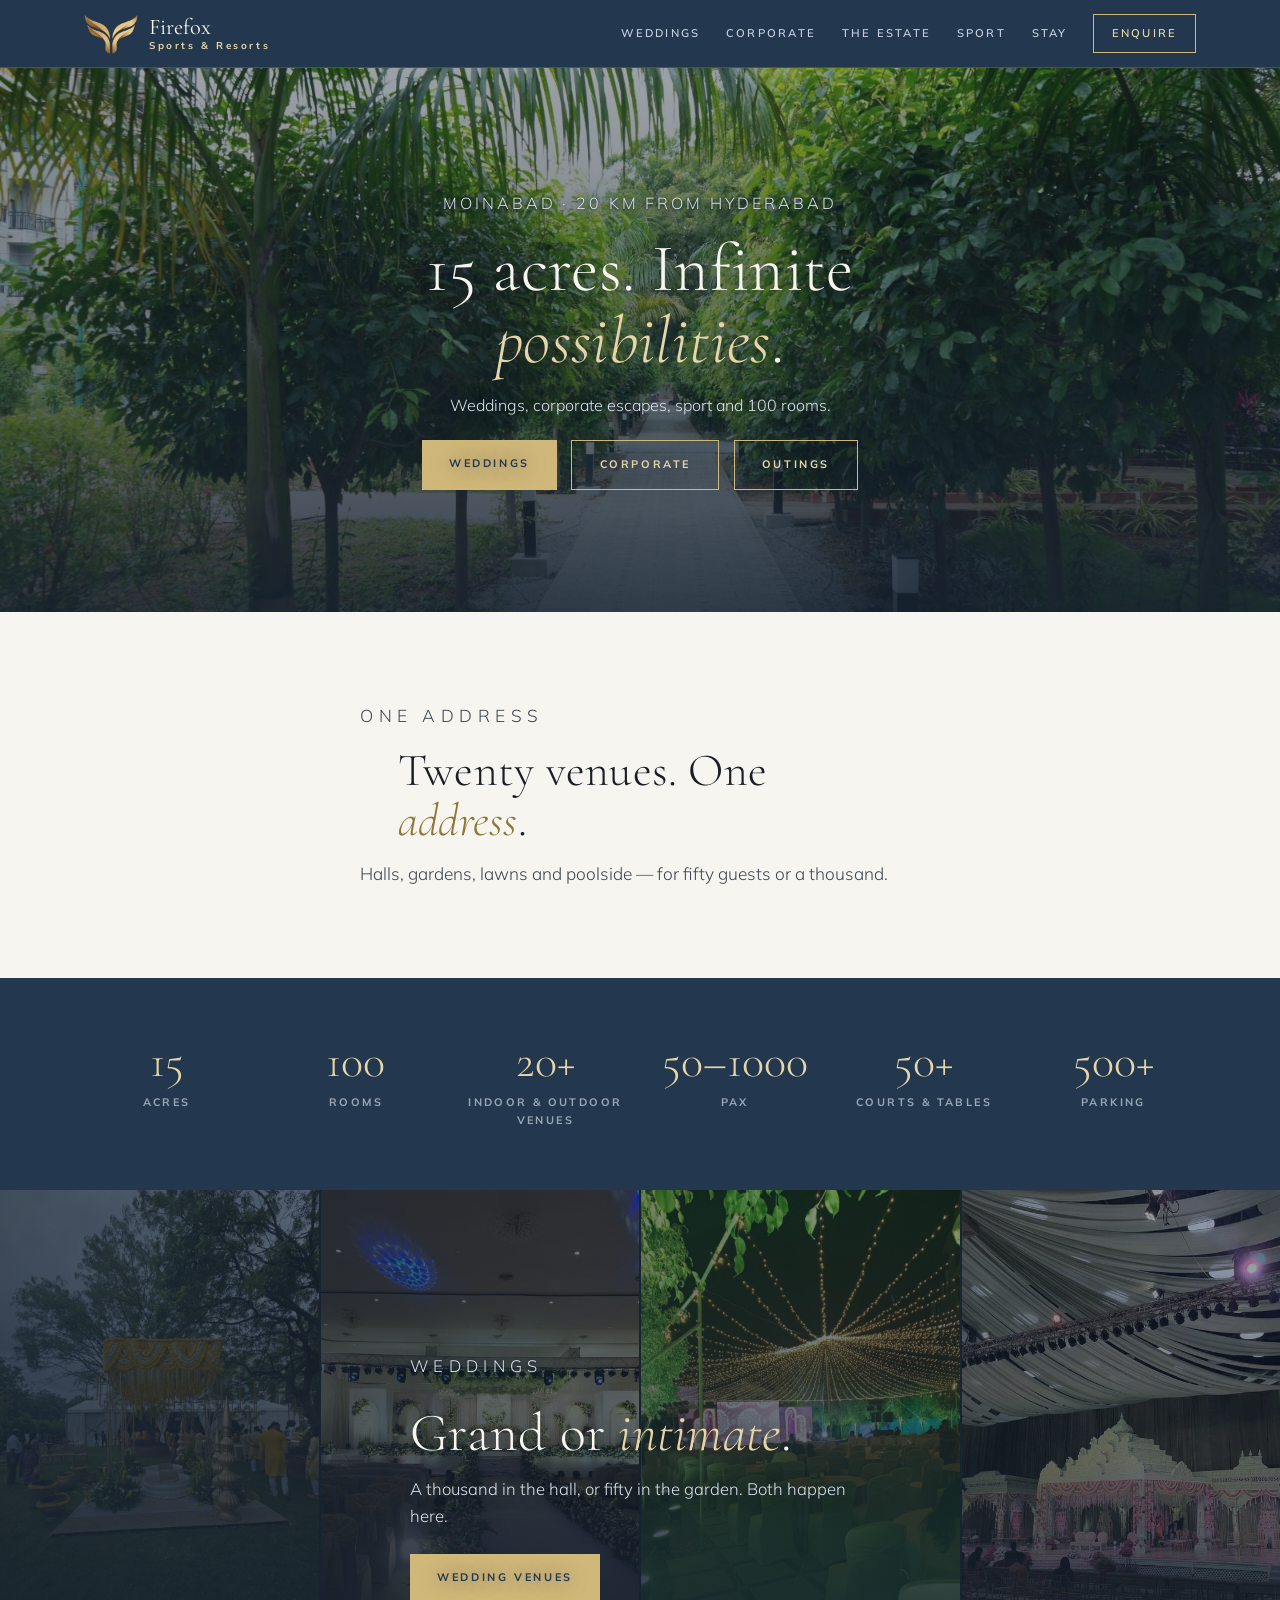
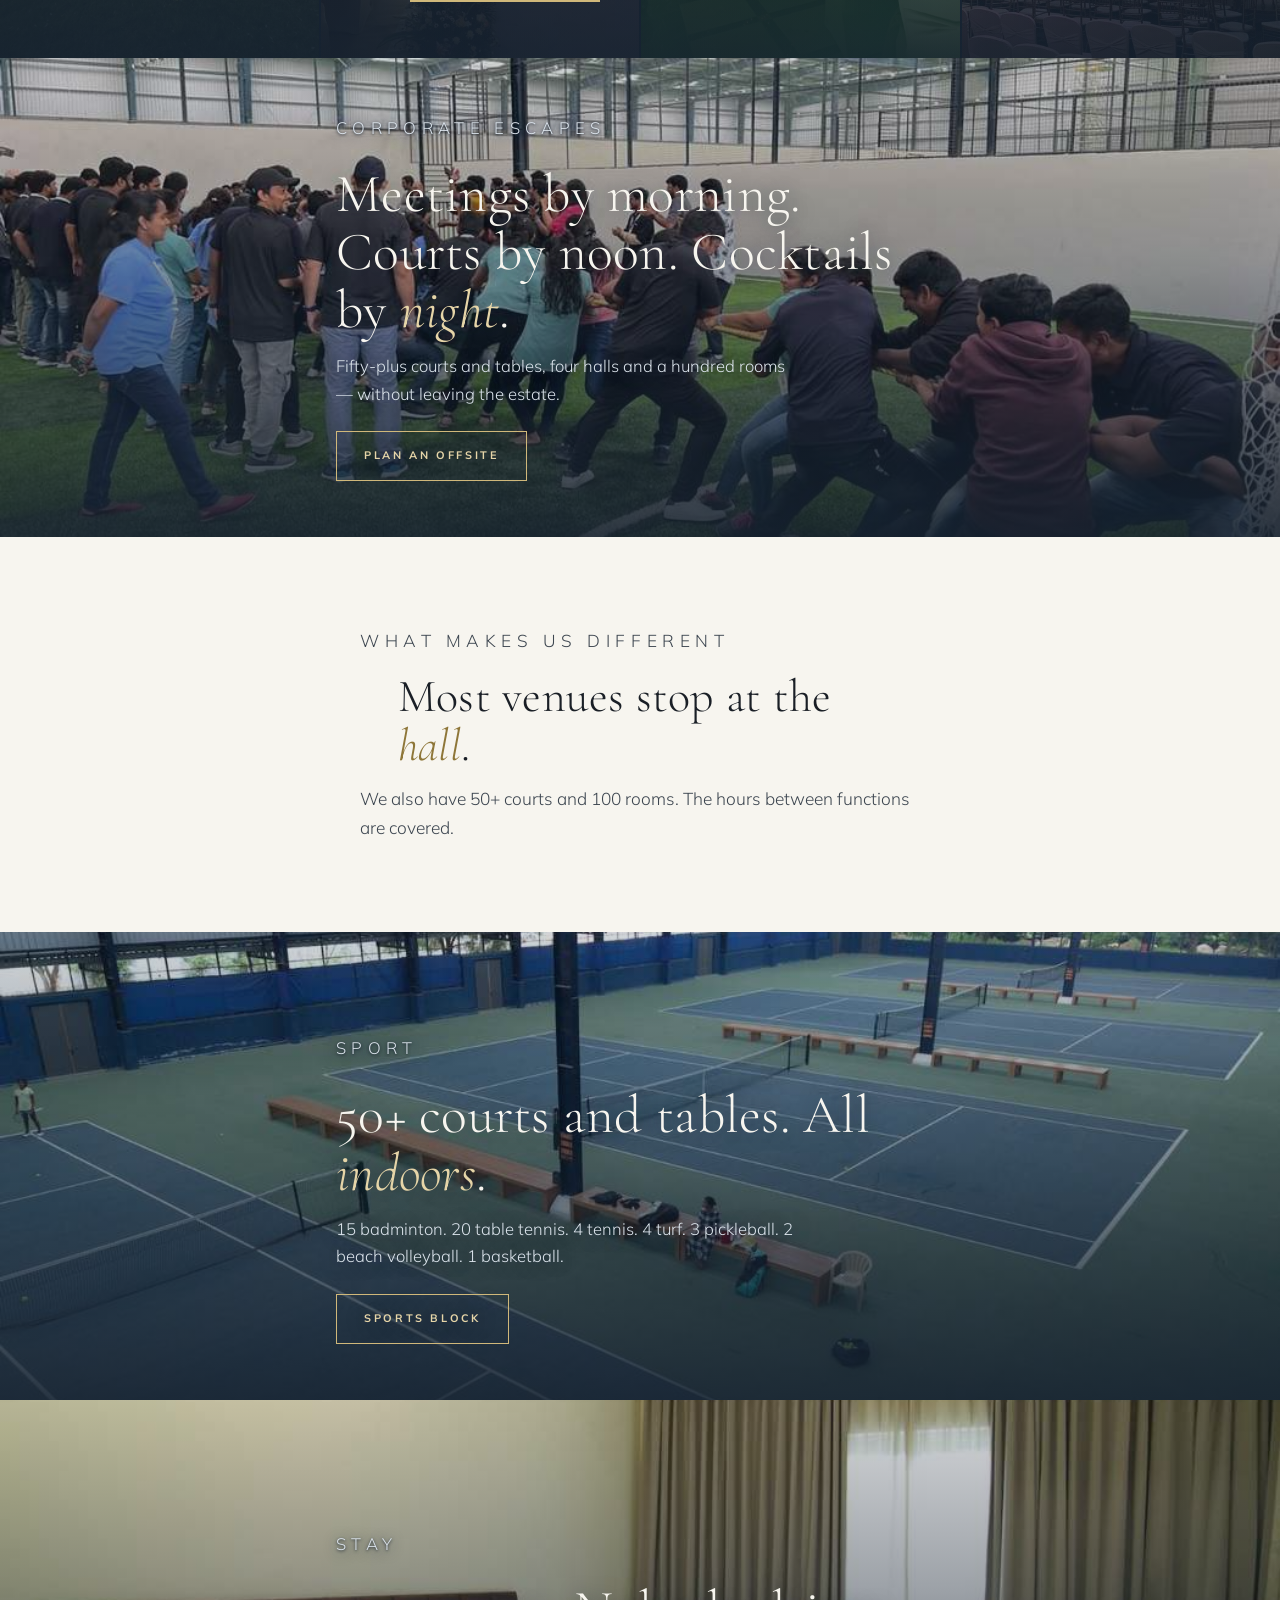
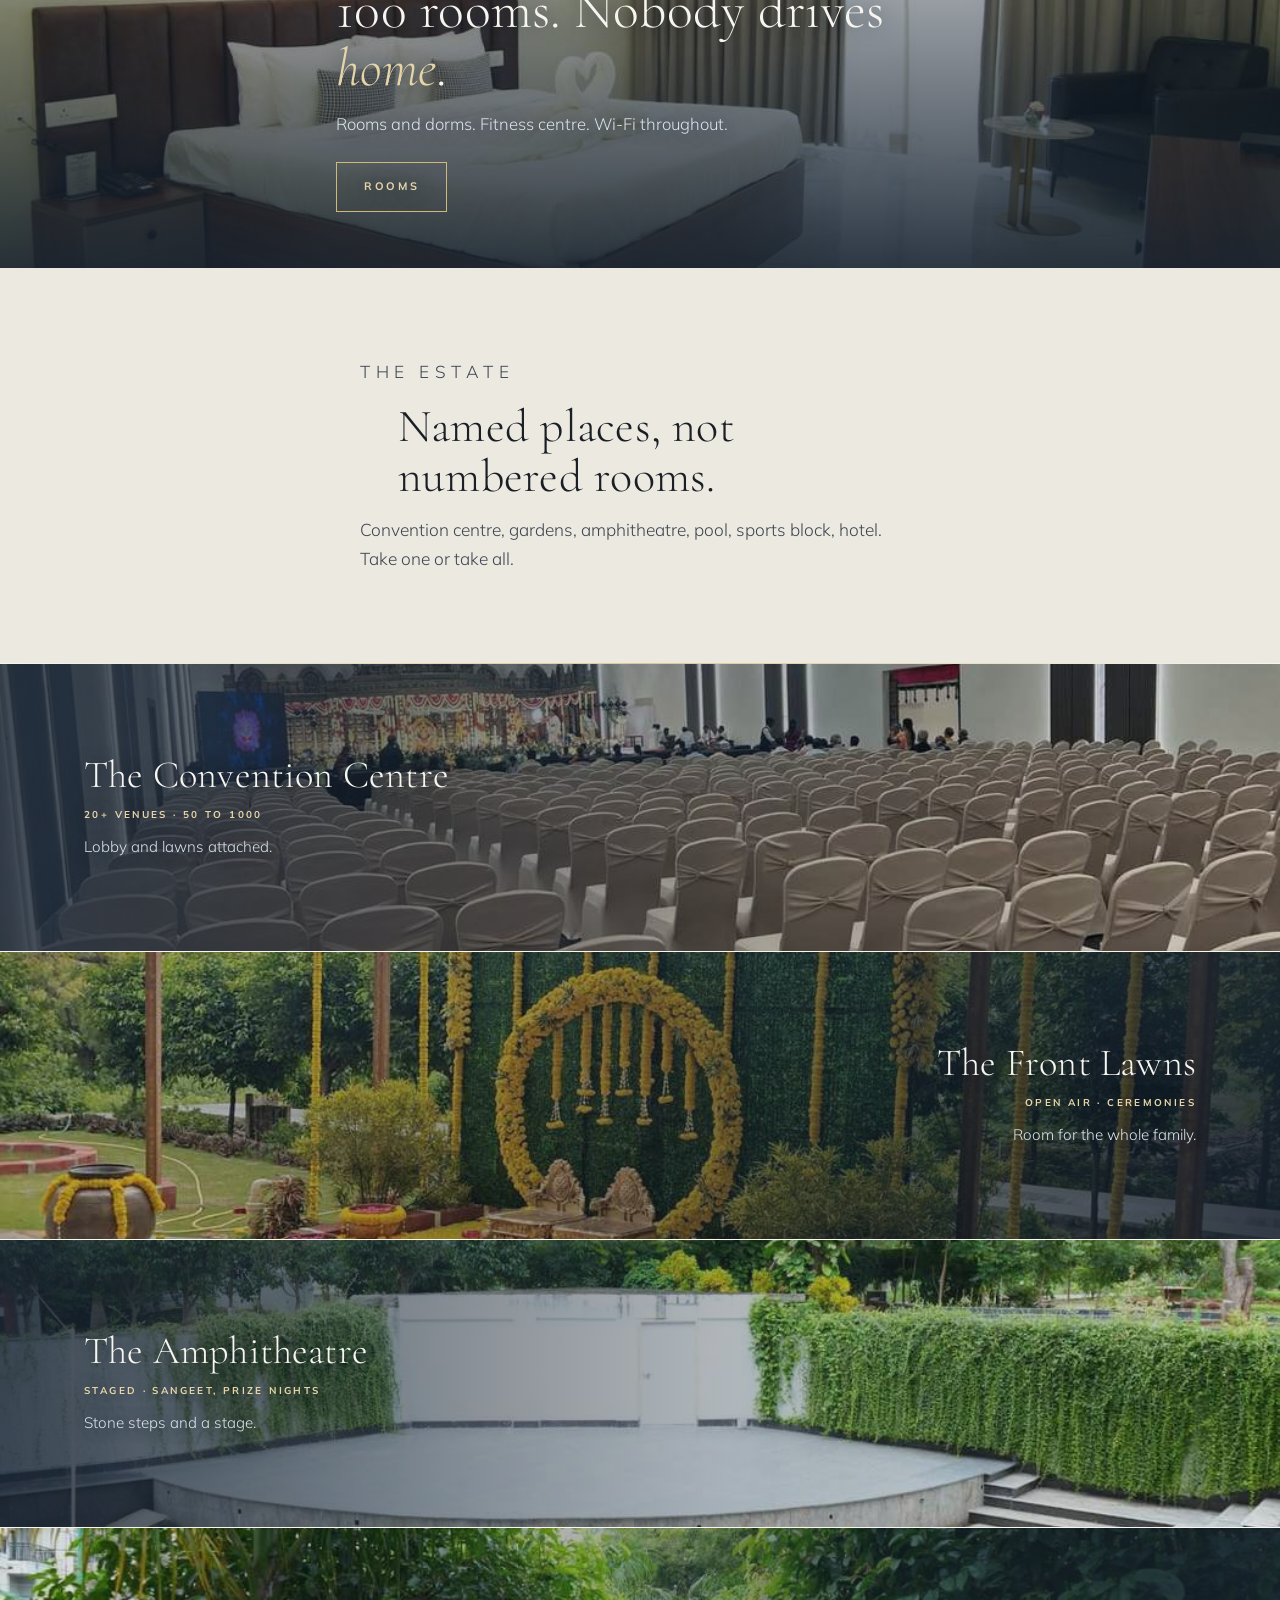
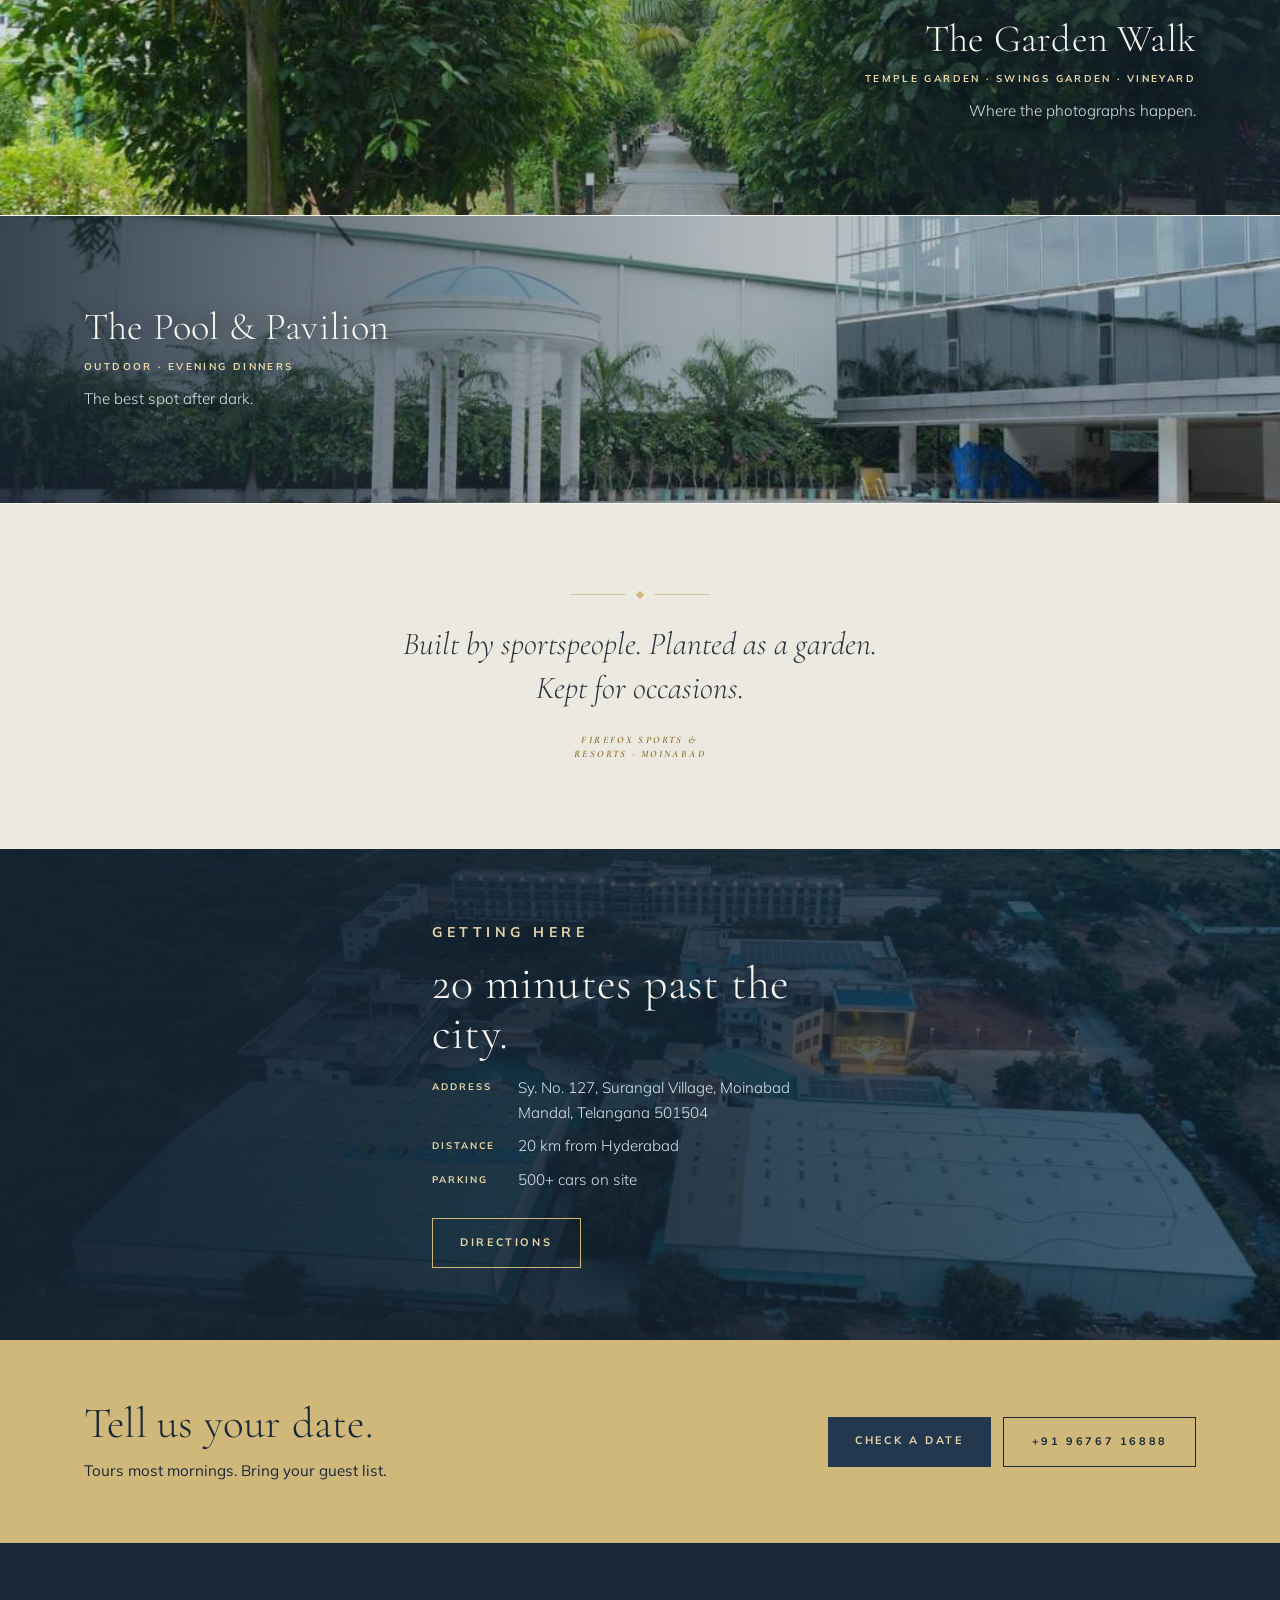
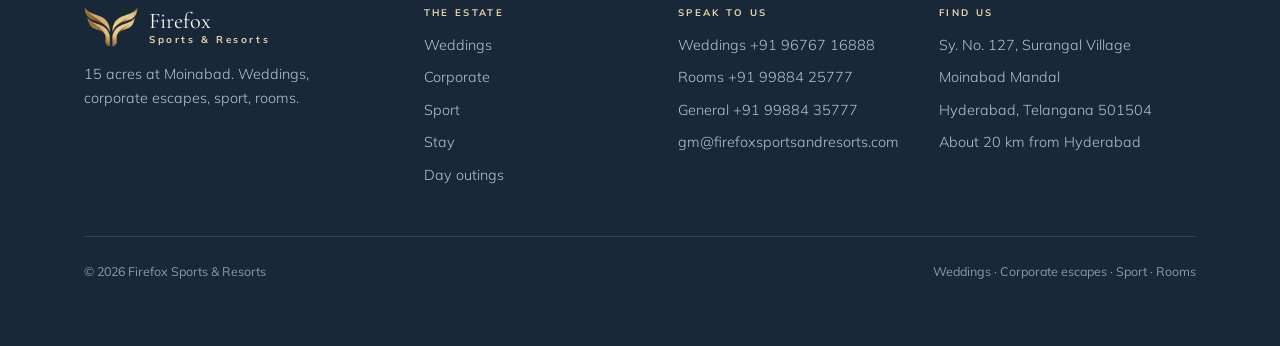
==== index.html @ 0a168f8f "Homepage: new hero, three focus areas, revised figures, larger type - Hero image -> venue-gardenpath" ====
<!DOCTYPE html>
<html lang="en-IN">
<head>
<meta charset="utf-8">
<meta name="viewport" content="width=device-width, initial-scale=1">
<title>Firefox Sports &amp; Resorts — Wedding and corporate venue near Hyderabad</title>
<meta name="description" content="15-acre events estate at Moinabad, 20 km from Hyderabad. 20+ indoor and outdoor venues for 50 to 1000 guests, gardens, lawns, 50+ indoor courts, 100 rooms, parking for 500.">


<link rel="preconnect" href="https://fonts.googleapis.com"><link rel="preconnect" href="https://fonts.gstatic.com" crossorigin><link href="https://fonts.googleapis.com/css2?family=Cormorant+Garamond:ital,wght@0,300;0,400;0,500;1,300;1,400&family=Mulish:wght@300;400;500;600;700&display=swap" rel="stylesheet"><link rel="stylesheet" href="assets/band.css"><script>document.documentElement.className+=" js";</script>
</head>
<body>
<a class="skip" href="#main">Skip to content</a>

<header class="site-head">
  <div class="wrap">
    <a class="brand" href="index.html" aria-label="Firefox Sports and Resorts — home">
      <img src="[data-uri]" alt="" width="49" height="40">
      <span class="wm">Firefox<span>Sports &amp; Resorts</span></span>
    </a>
    <button class="nav-toggle" aria-expanded="false" aria-controls="nav">Menu</button>
    <nav class="nav" id="nav">
      <a href="weddings.html">Weddings</a>
      <a href="corporate.html">Corporate</a>
      <a href="#spaces">The Estate</a>
      <a href="sports.html">Sport</a>
      <a href="hotel.html">Stay</a>
      <a class="btn-enq" href="contact.html">Enquire</a>
    </nav>
  </div>
</header>

<main id="main">

  <!-- 1 · hero band -->
  <section class="band hero">
    <div class="band-img">
      <img src="assets/img/venue-gardenpath.jpg" alt="The tree-lined garden walk running the length of the estate" fetchpriority="high" width="1600" height="1035">
    </div>
    <div class="wrap hero-inner">
      <p class="eyebrow eyebrow--light">Moinabad &middot; 20 km from Hyderabad</p>
      <h1>15 acres. Infinite <em>possibilities</em>.</h1>
      <p>Weddings, corporate escapes, sport and 100 rooms.</p>
      <div class="hero-cta">
        <a class="btn btn-gold" href="weddings.html">Weddings</a>
        <a class="btn btn-ghost" href="corporate.html">Corporate</a>
        <a class="btn btn-ghost" href="dayouts.html">Outings</a>
      </div>
    </div>
  </section>

  <!-- 2 · the promise -->
  <section class="say">
    <div class="wrap">
      <p class="eyebrow">One address</p>
      <h2>Twenty venues. One <em>address</em>.</h2>
      <p>Halls, gardens, lawns and poolside &mdash; for fifty guests or a thousand.</p>
    </div>
  </section>

  <!-- 3 · the figures -->
  <section class="figures">
    <div class="wrap">
      <ul>
        <li><div class="n">15</div><div class="l">Acres</div></li>
        <li><div class="n">100</div><div class="l">Rooms</div></li>
        <li><div class="n">20+</div><div class="l">Indoor &amp; outdoor venues</div></li>
        <li><div class="n">50&ndash;1000</div><div class="l">Pax</div></li>
        <li><div class="n">50+</div><div class="l">Courts &amp; tables</div></li>
        <li><div class="n">500+</div><div class="l">Parking</div></li>
      </ul>
    </div>
  </section>

  <!-- 4 · weddings -->
  <section class="band feature showcase reveal" id="weddings">
    <div class="shots">
      <figure><img src="[data-uri]" alt="A yellow mandap set up outdoors beneath the trees" loading="lazy" width="1200" height="900"></figure>
      <figure><img src="[data-uri]" alt="A floral aisle leading to the mandap inside the main hall" loading="lazy" width="1200" height="900"></figure>
      <figure><img src="[data-uri]" alt="An outdoor stage beneath a canopy of fairy lights" loading="lazy" width="1200" height="900"></figure>
      <figure><img src="[data-uri]" alt="A draped hall set with a decorated stage and rows of seating" loading="lazy" width="1200" height="900"></figure>
    </div>
    <div class="wrap feature-inner">
      <p class="eyebrow eyebrow--light">Weddings</p>
      <h2>Grand or <em>intimate</em>.</h2>
      <p>A thousand in the hall, or fifty in the garden. Both happen here.</p>
      <a class="btn btn-gold" href="weddings.html">Wedding venues</a>
    </div>
  </section>

  <!-- 5 · corporate -->
  <section class="band feature reveal" id="corporate">
    <div class="band-img">
      <img src="[data-uri]" alt="A company team playing tug of war on the indoor turf" loading="lazy" width="1600" height="900">
    </div>
    <div class="wrap feature-inner">
      <p class="eyebrow eyebrow--light">Corporate escapes</p>
      <h2>Meetings by morning. Courts by noon. Cocktails by <em>night</em>.</h2>
      <p>Fifty-plus courts and tables, four halls and a hundred rooms &mdash; without leaving the estate.</p>
      <a class="btn btn-ghost" href="corporate.html">Plan an offsite</a>
    </div>
  </section>

  <!-- 6 · what makes it different -->
  <section class="say">
    <div class="wrap">
      <p class="eyebrow">What makes us different</p>
      <h2>Most venues stop at the <em>hall</em>.</h2>
      <p>We also have 50+ courts and 100 rooms. The hours between functions are covered.</p>
    </div>
  </section>

  <!-- 7 · sport -->
  <section class="band feature reveal" id="sport">
    <div class="band-img">
      <img src="[data-uri]" alt="The indoor tennis courts under the sports block roof" loading="lazy" width="1600" height="900">
    </div>
    <div class="wrap feature-inner">
      <p class="eyebrow eyebrow--light">Sport</p>
      <h2>50+ courts and tables. All <em>indoors</em>.</h2>
      <p>15 badminton. 20 table tennis. 4 tennis. 4 turf. 3 pickleball. 2 beach volleyball. 1 basketball.</p>
      <a class="btn btn-ghost" href="sports.html">Sports block</a>
    </div>
  </section>

  <!-- 8 · stay -->
  <section class="band feature reveal" id="stay">
    <div class="band-img">
      <img src="[data-uri]" alt="A guest room with a king bed and a window onto the gardens" loading="lazy" width="1600" height="900">
    </div>
    <div class="wrap feature-inner">
      <p class="eyebrow eyebrow--light">Stay</p>
      <h2>100 rooms. Nobody drives <em>home</em>.</h2>
      <p>Rooms and dorms. Fitness centre. Wi-Fi throughout.</p>
      <a class="btn btn-ghost" href="hotel.html">Rooms</a>
    </div>
  </section>

  <!-- 9 · the spaces -->
  <section class="say say--alt" id="spaces">
    <div class="wrap">
      <p class="eyebrow">The estate</p>
      <h2>Named places, not numbered rooms.</h2>
      <p>Convention centre, gardens, amphitheatre, pool, sports block, hotel. Take one or take all.</p>
    </div>
  </section>

  <div class="goldrule"></div>

  <section class="spaces" aria-label="Spaces on the estate">

    <article class="band space">
      <div class="band-img">
        <img src="[data-uri]" alt="The main hall seated for several hundred guests, facing the stage" loading="lazy" width="1600" height="900">
      </div>
      <div class="wrap space-inner">
        <h3>The Convention Centre</h3>
        <p class="meta">20+ venues &middot; 50 to 1000</p>
        <p class="desc">Lobby and lawns attached.</p>
      </div>
    </article>

    <article class="band space right">
      <div class="band-img">
        <img src="[data-uri]" alt="The front lawns dressed in marigold for a haldi" loading="lazy" width="1600" height="900">
      </div>
      <div class="wrap space-inner">
        <h3>The Front Lawns</h3>
        <p class="meta">Open air &middot; ceremonies</p>
        <p class="desc">Room for the whole family.</p>
      </div>
    </article>

    <article class="band space">
      <div class="band-img">
        <img src="[data-uri]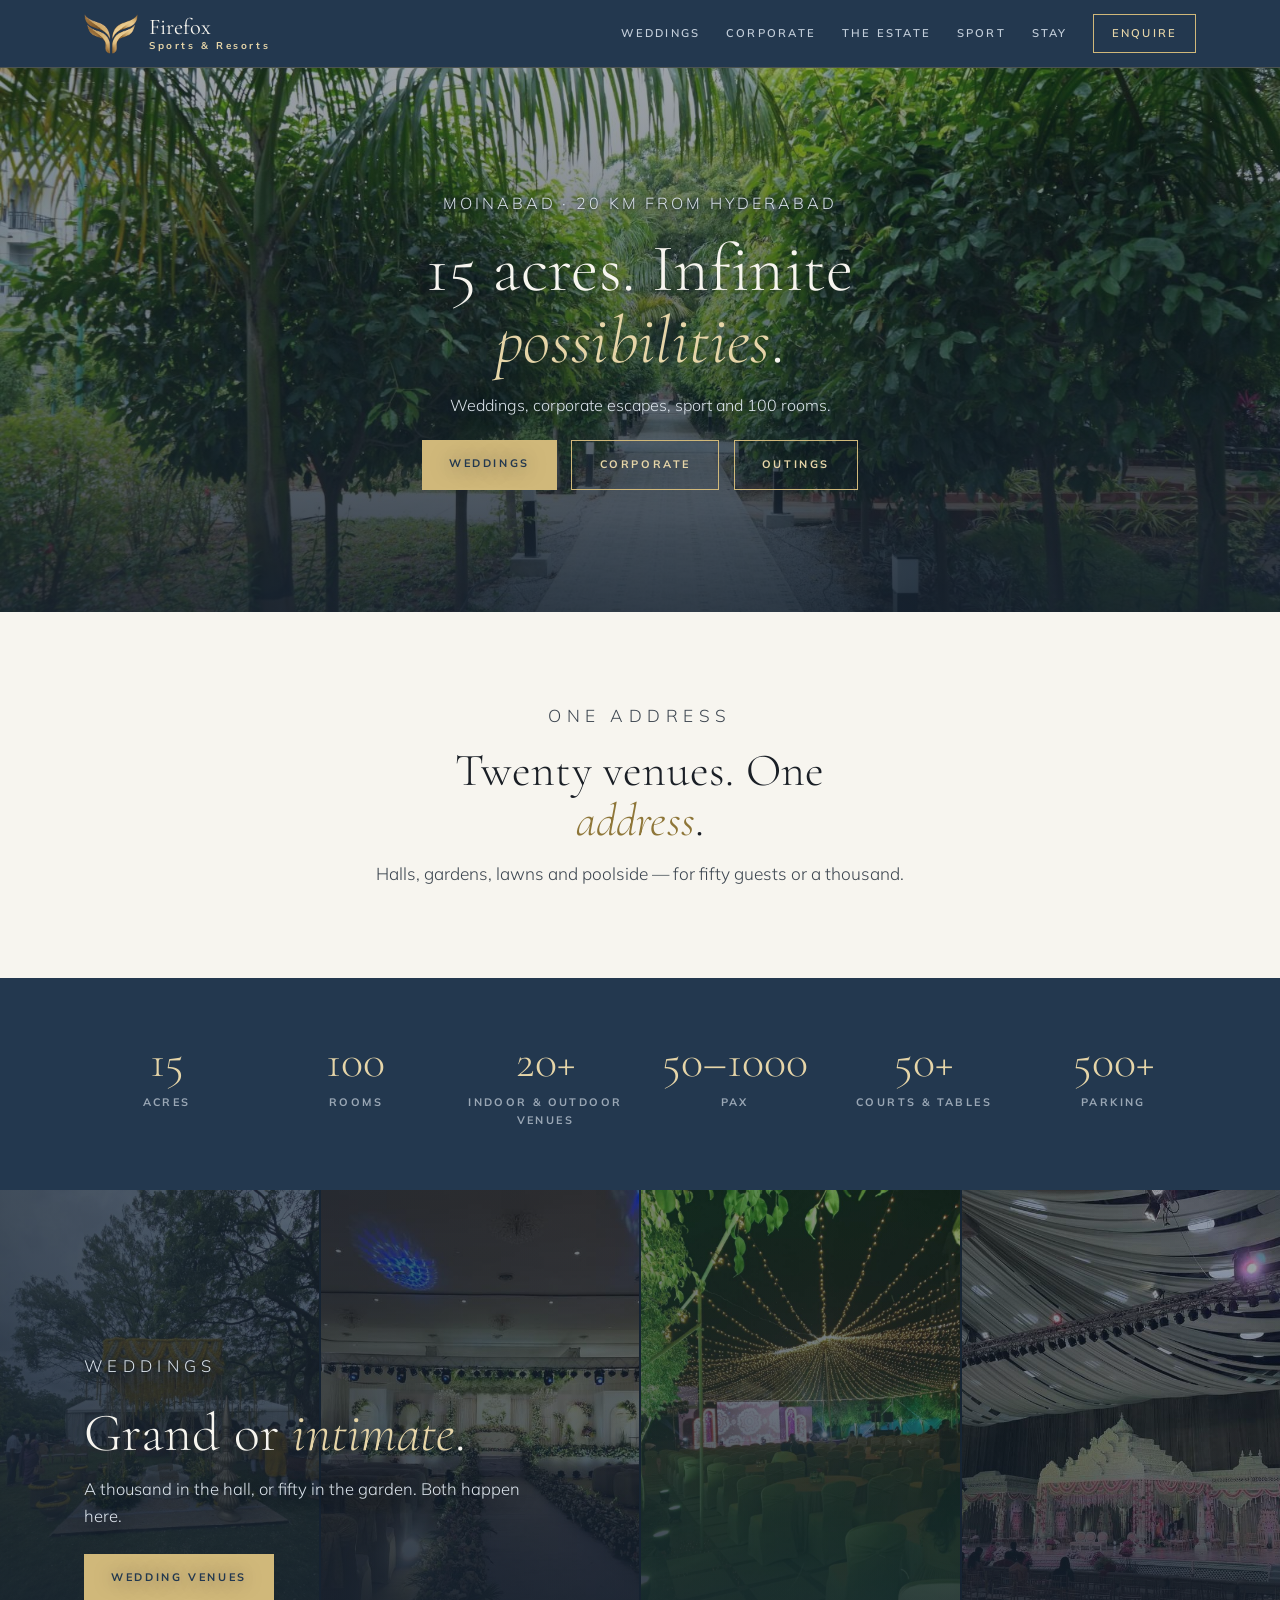
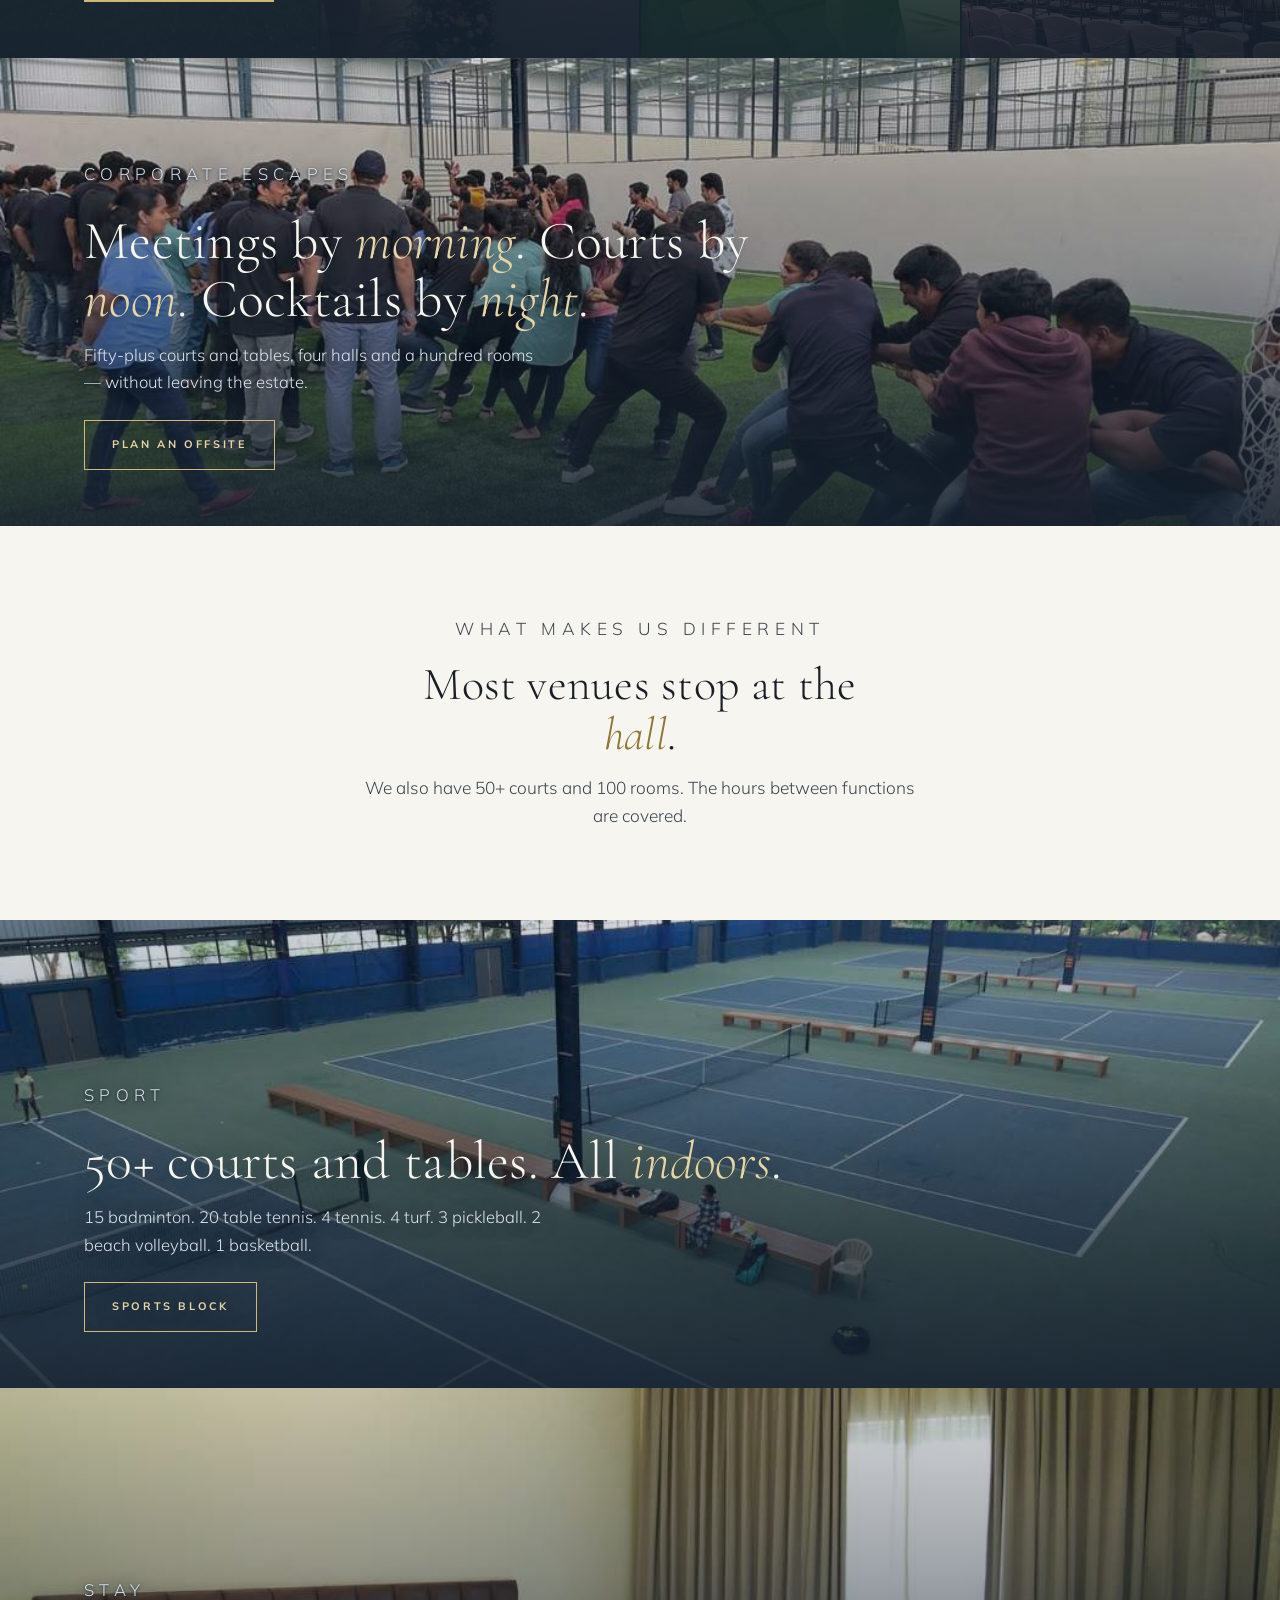
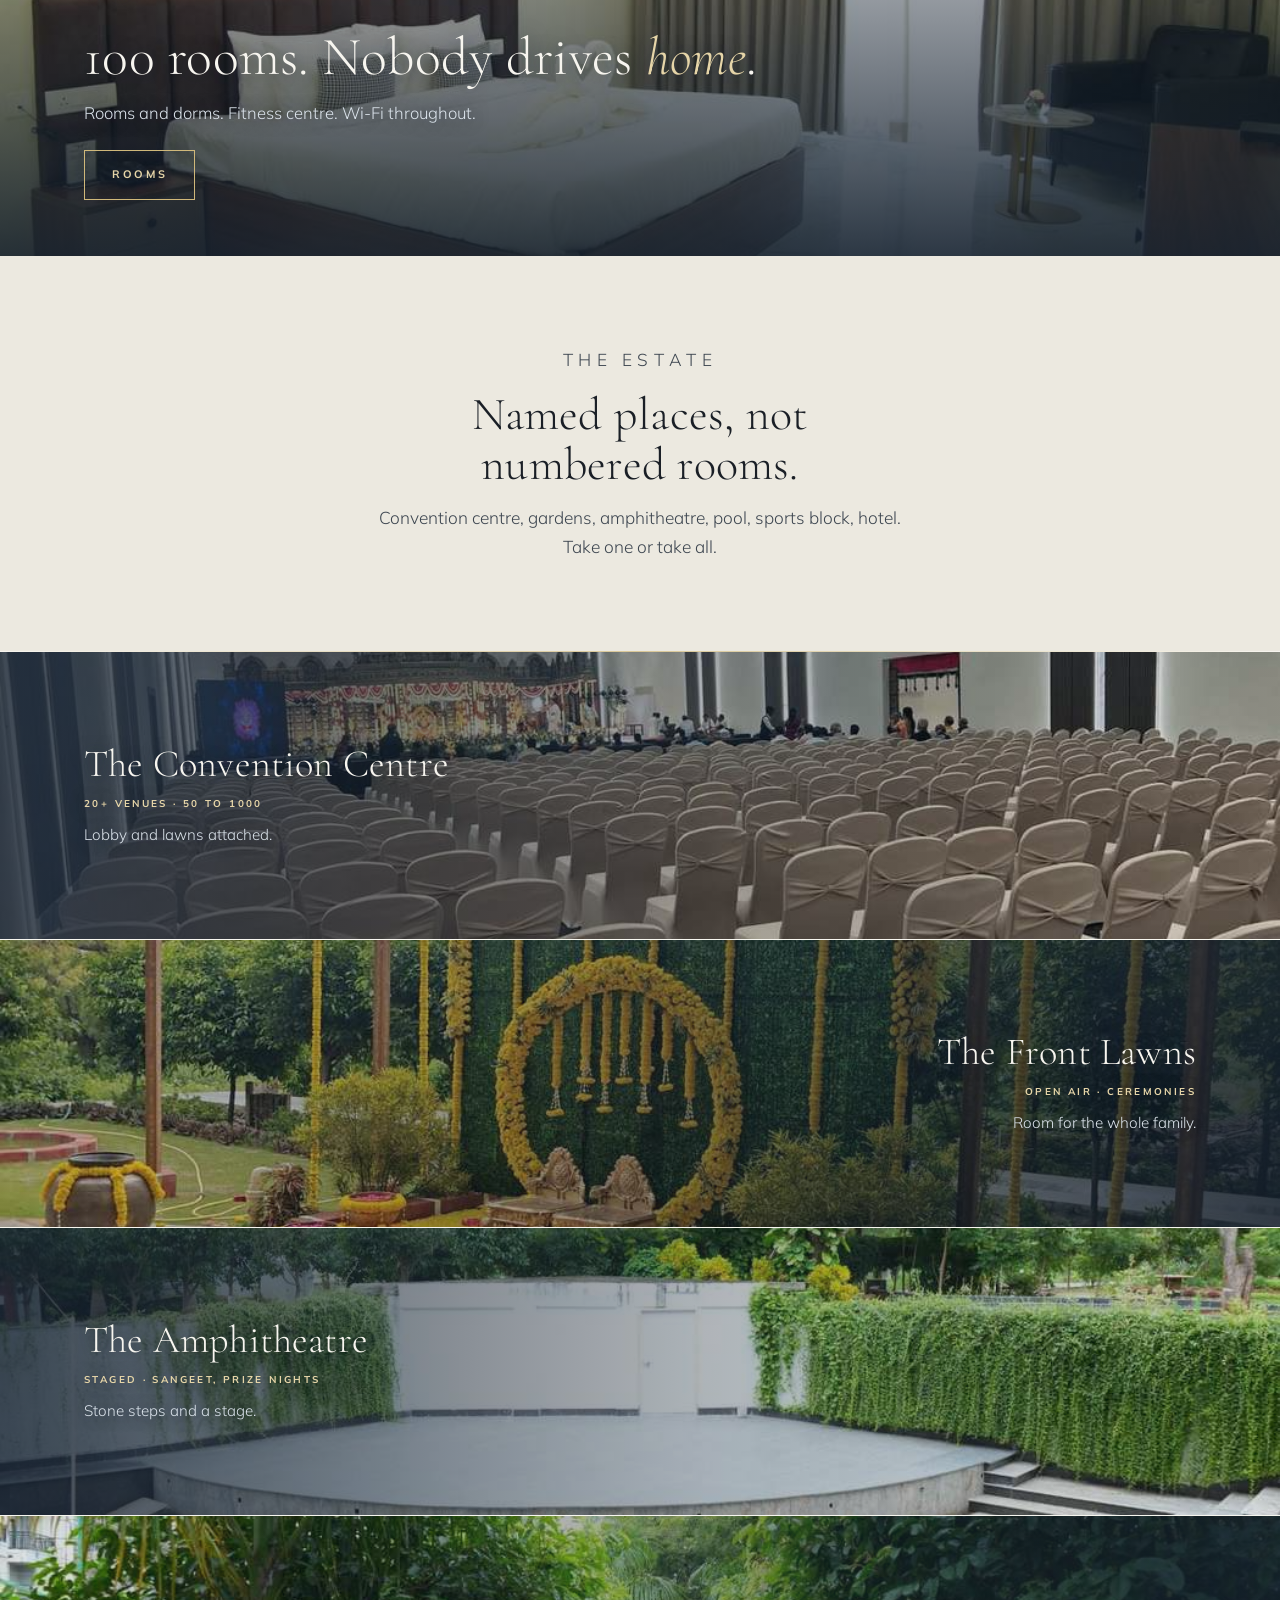
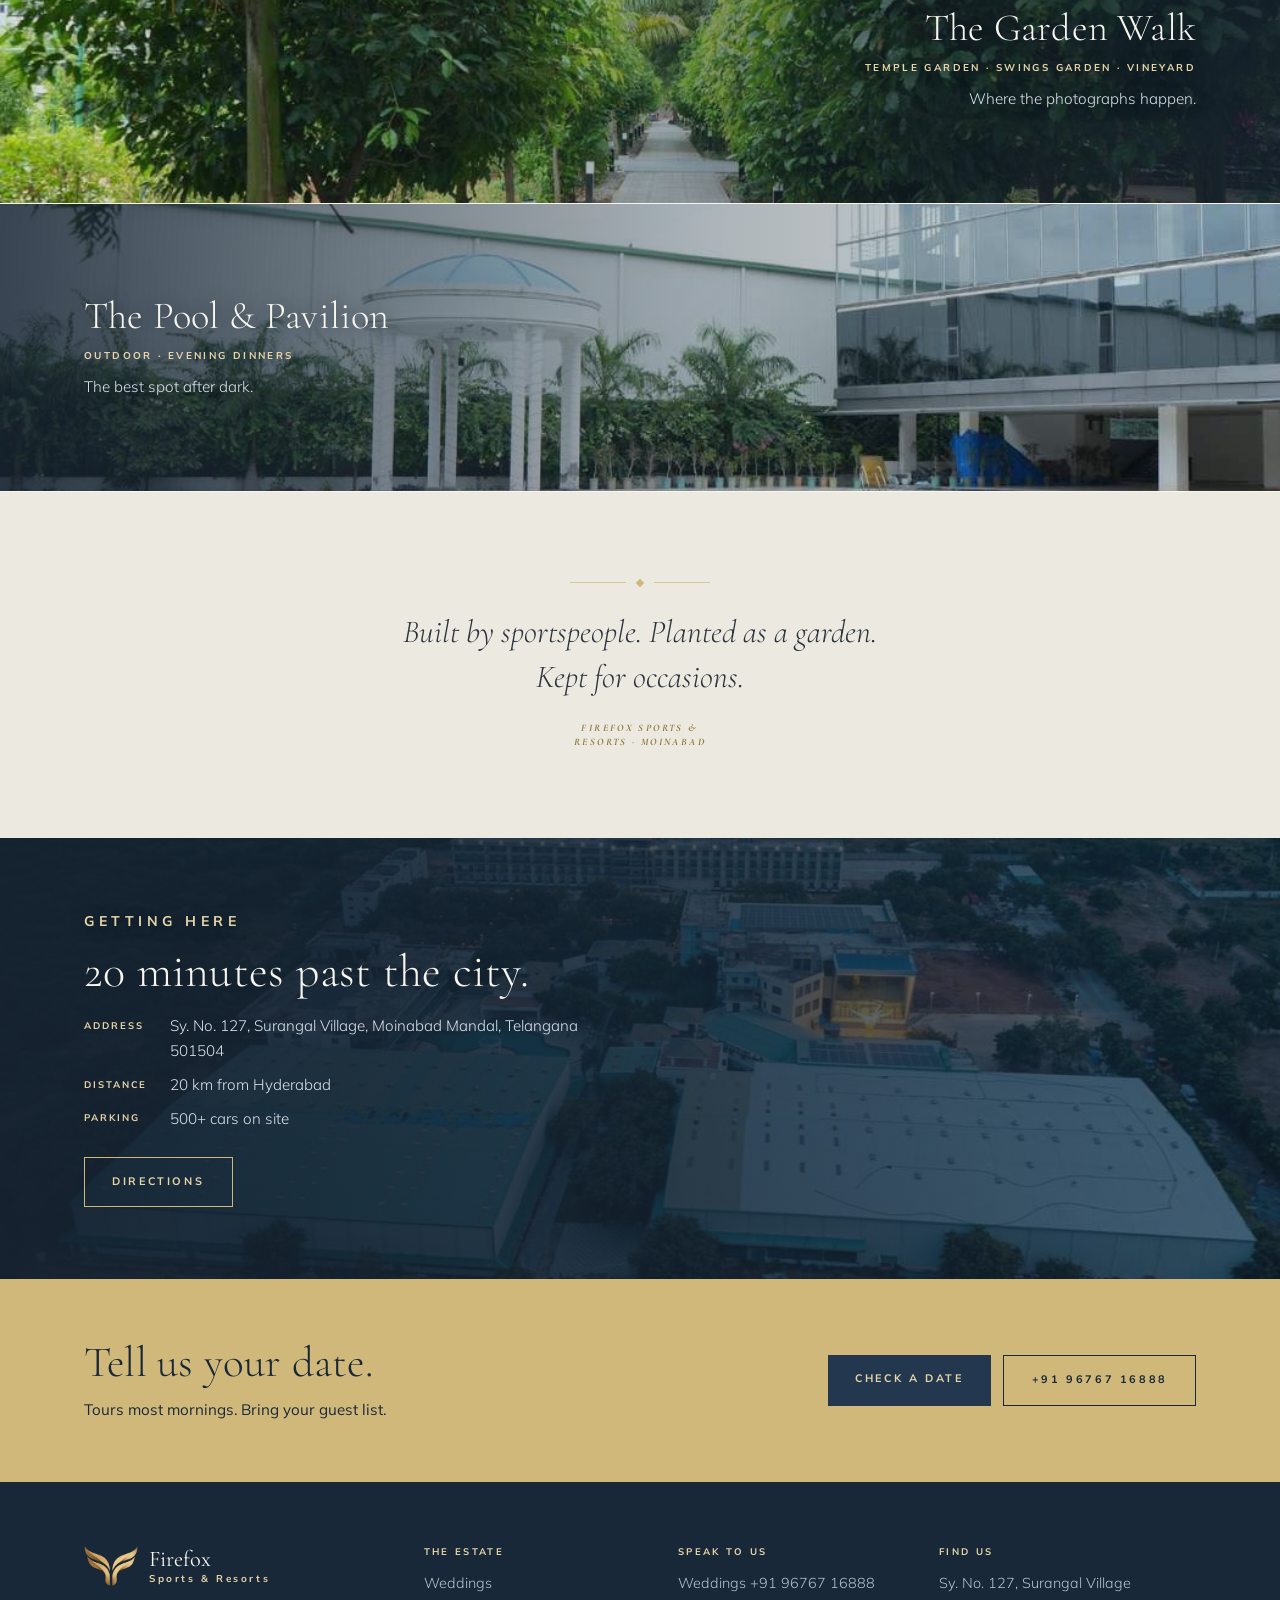
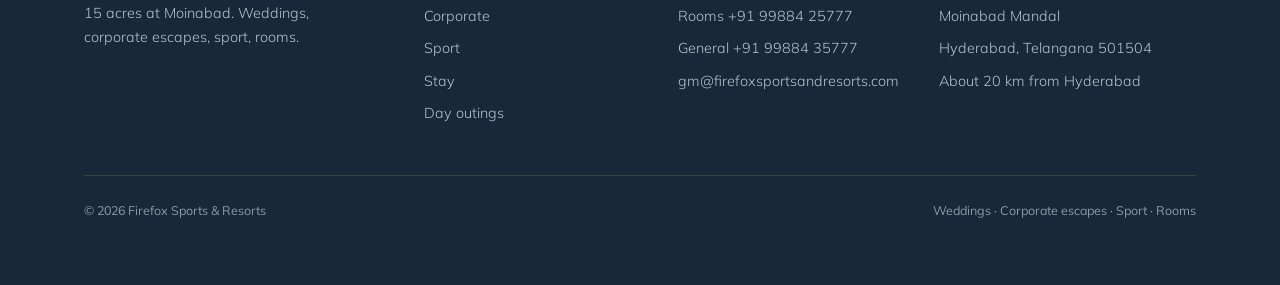
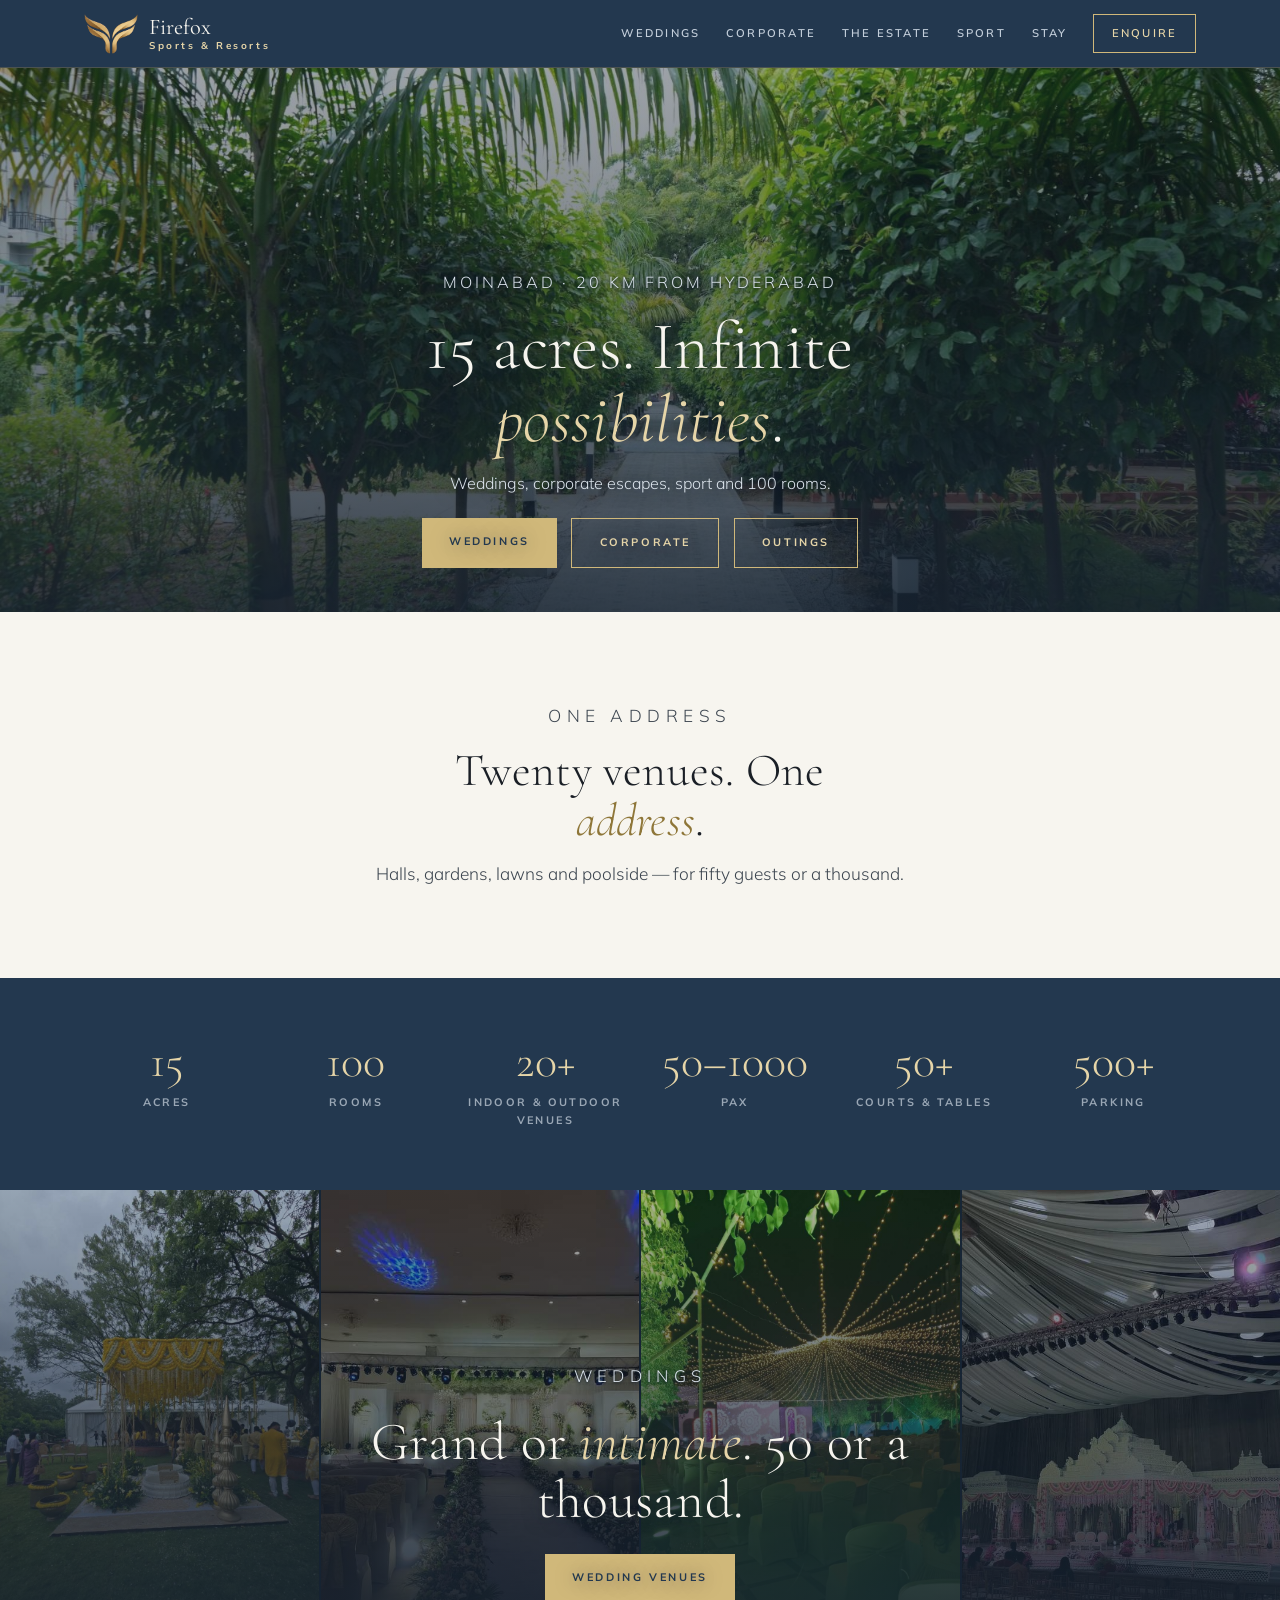
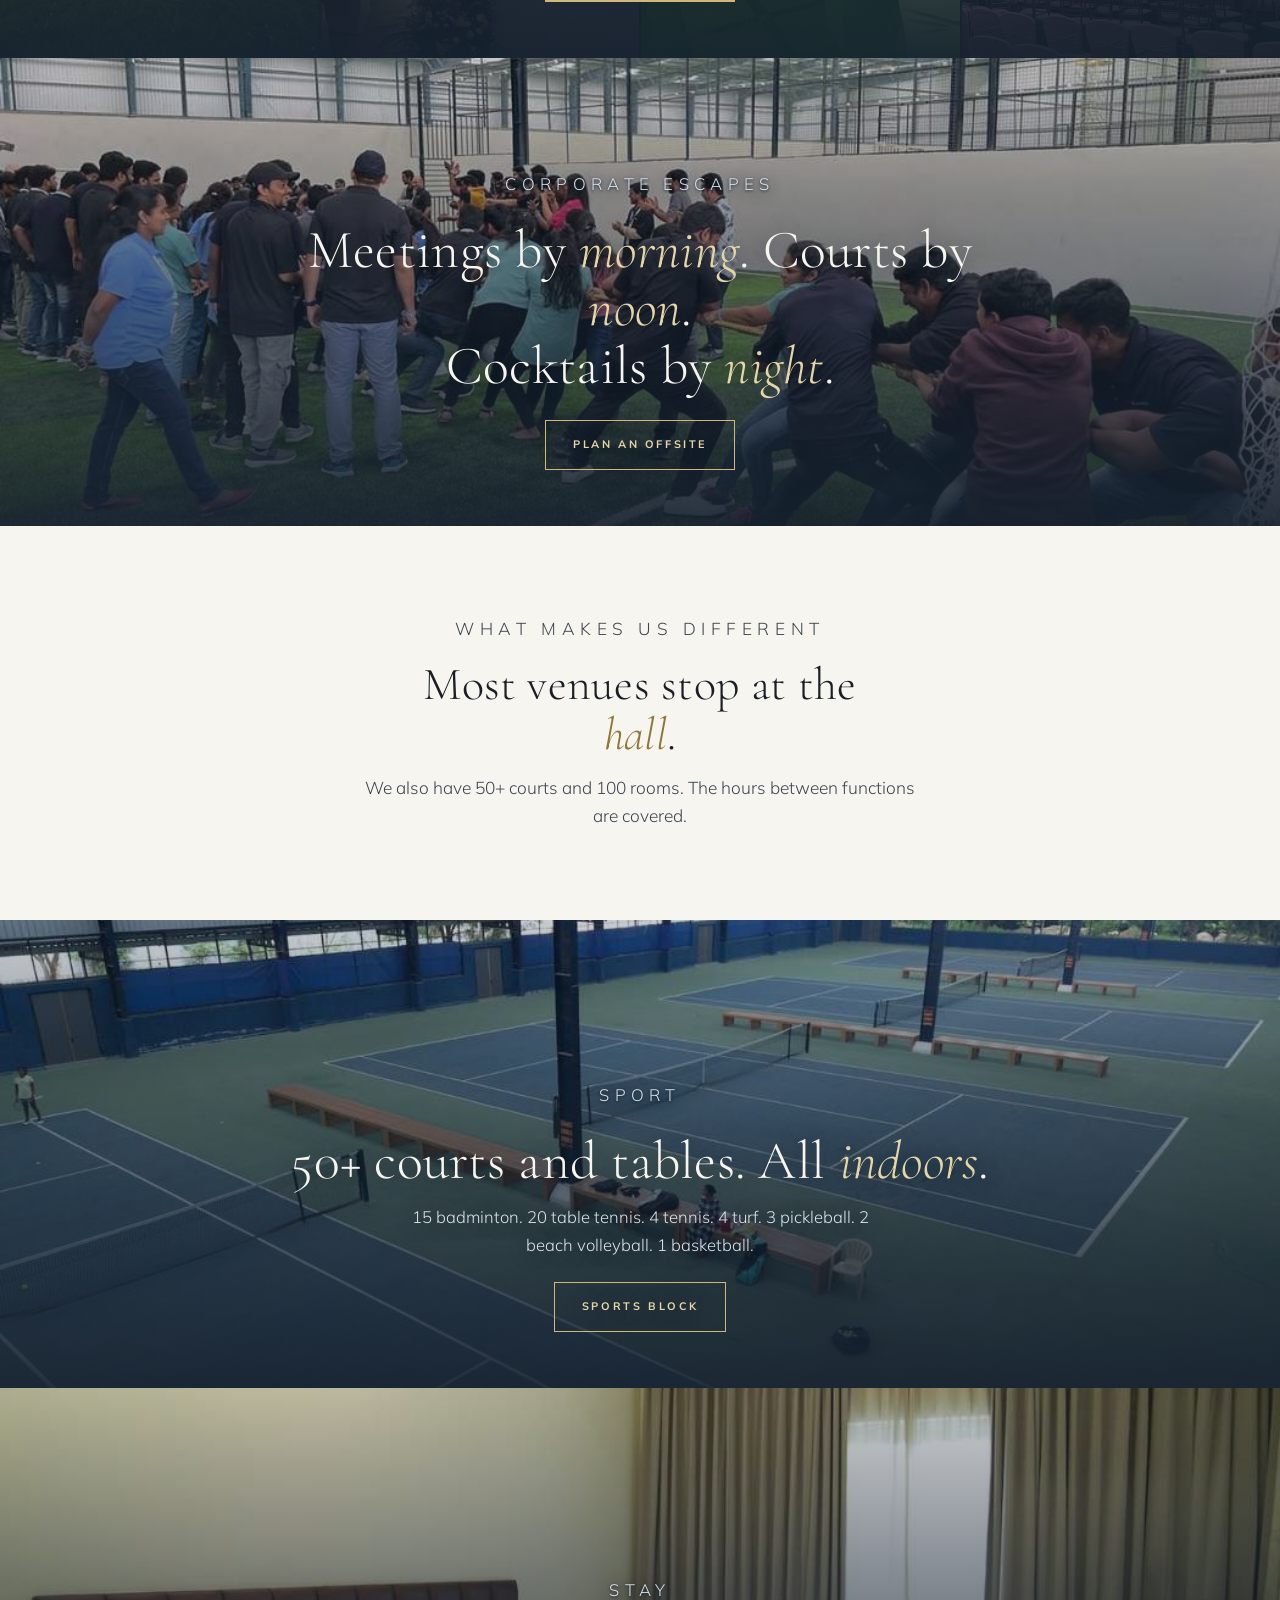
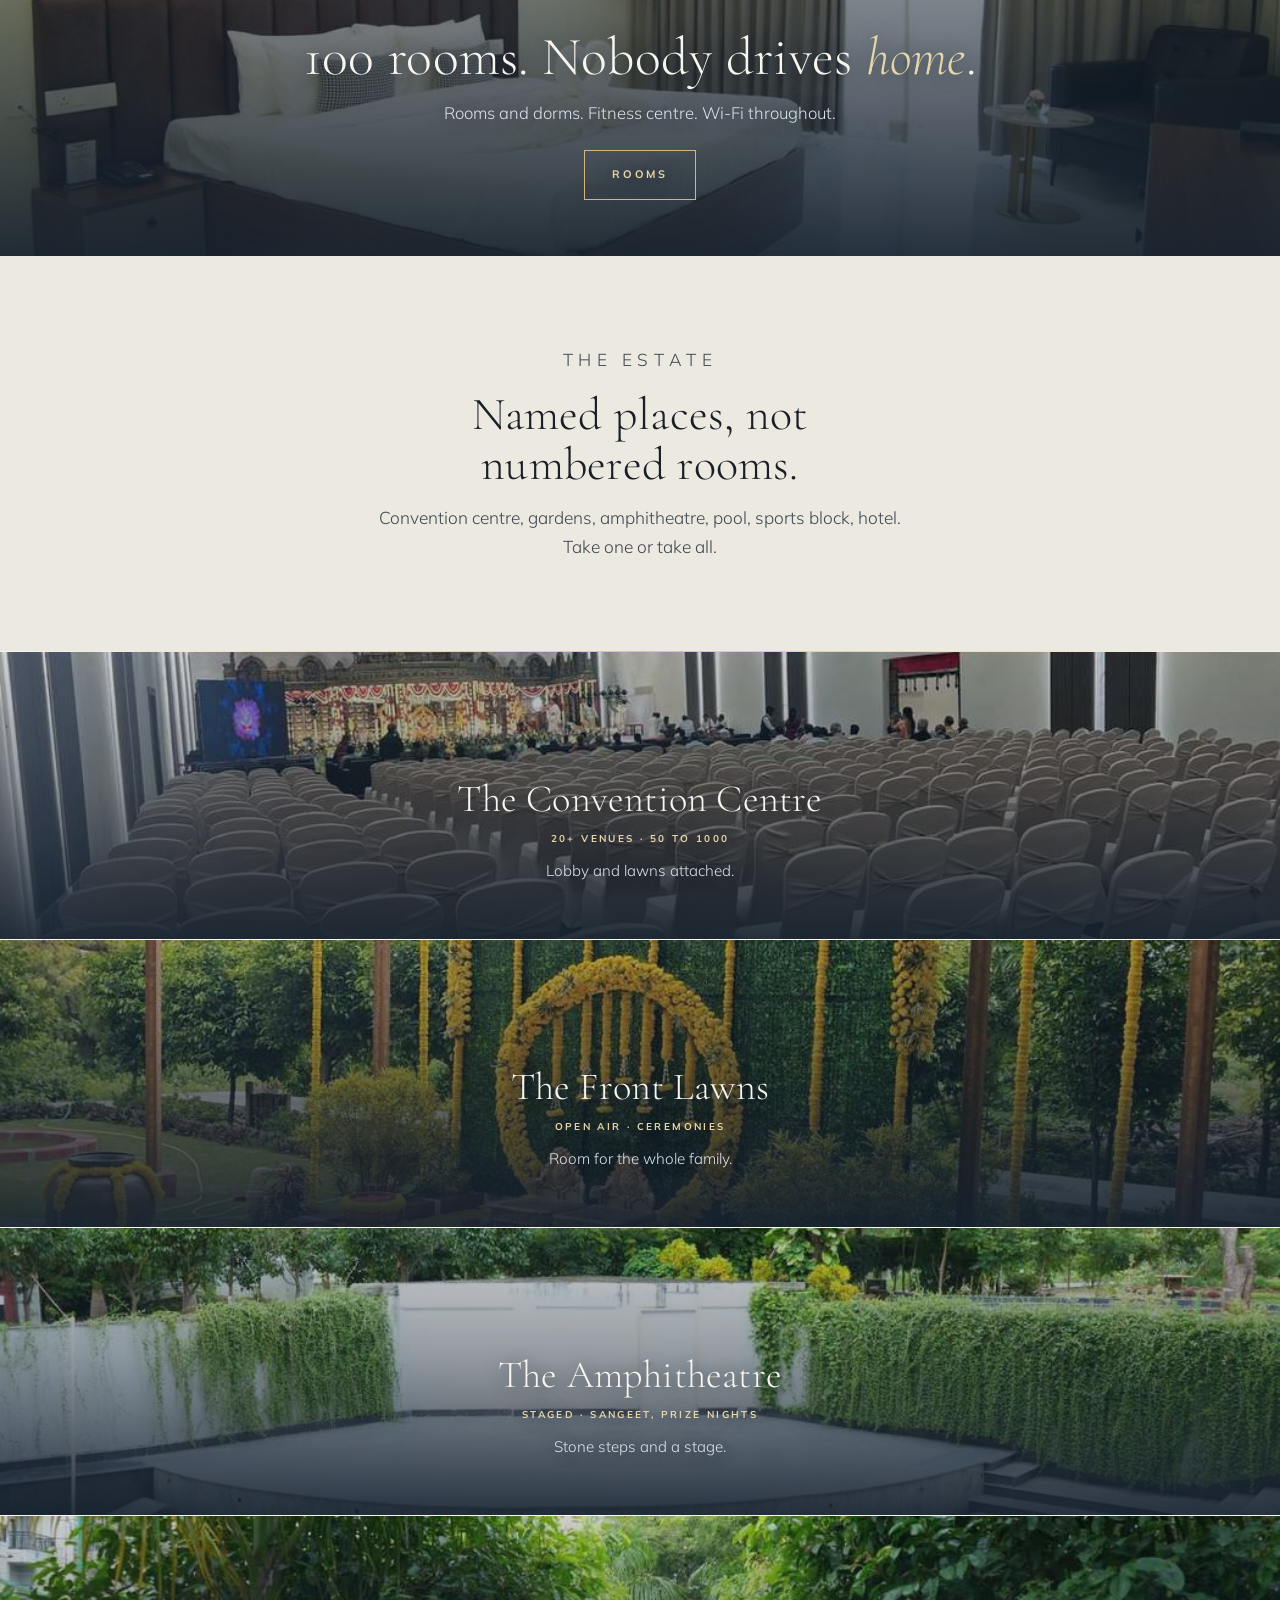
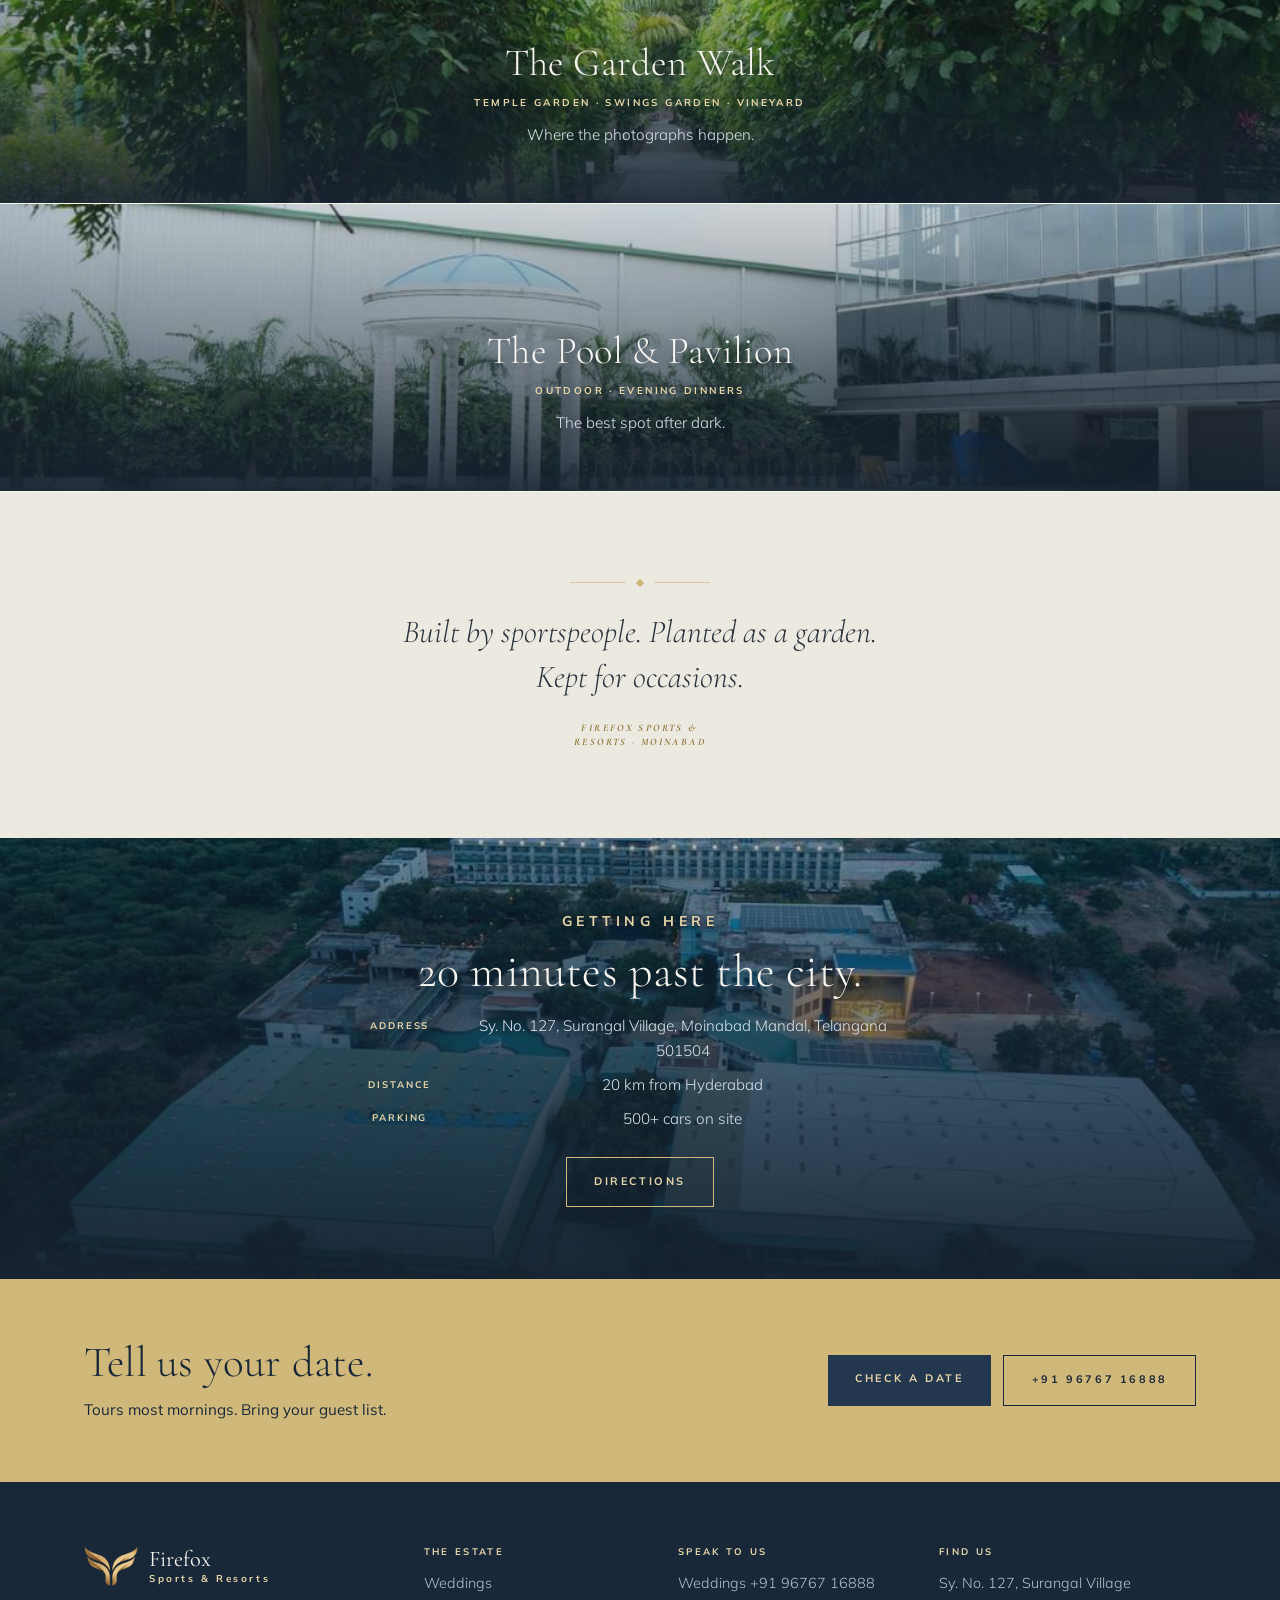
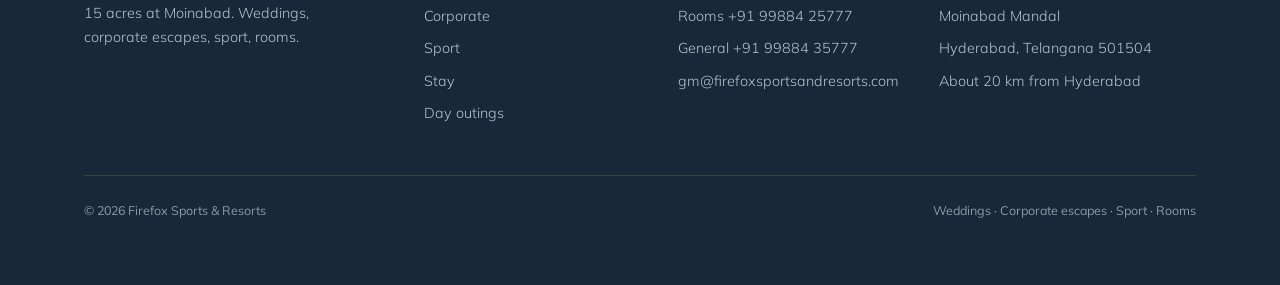
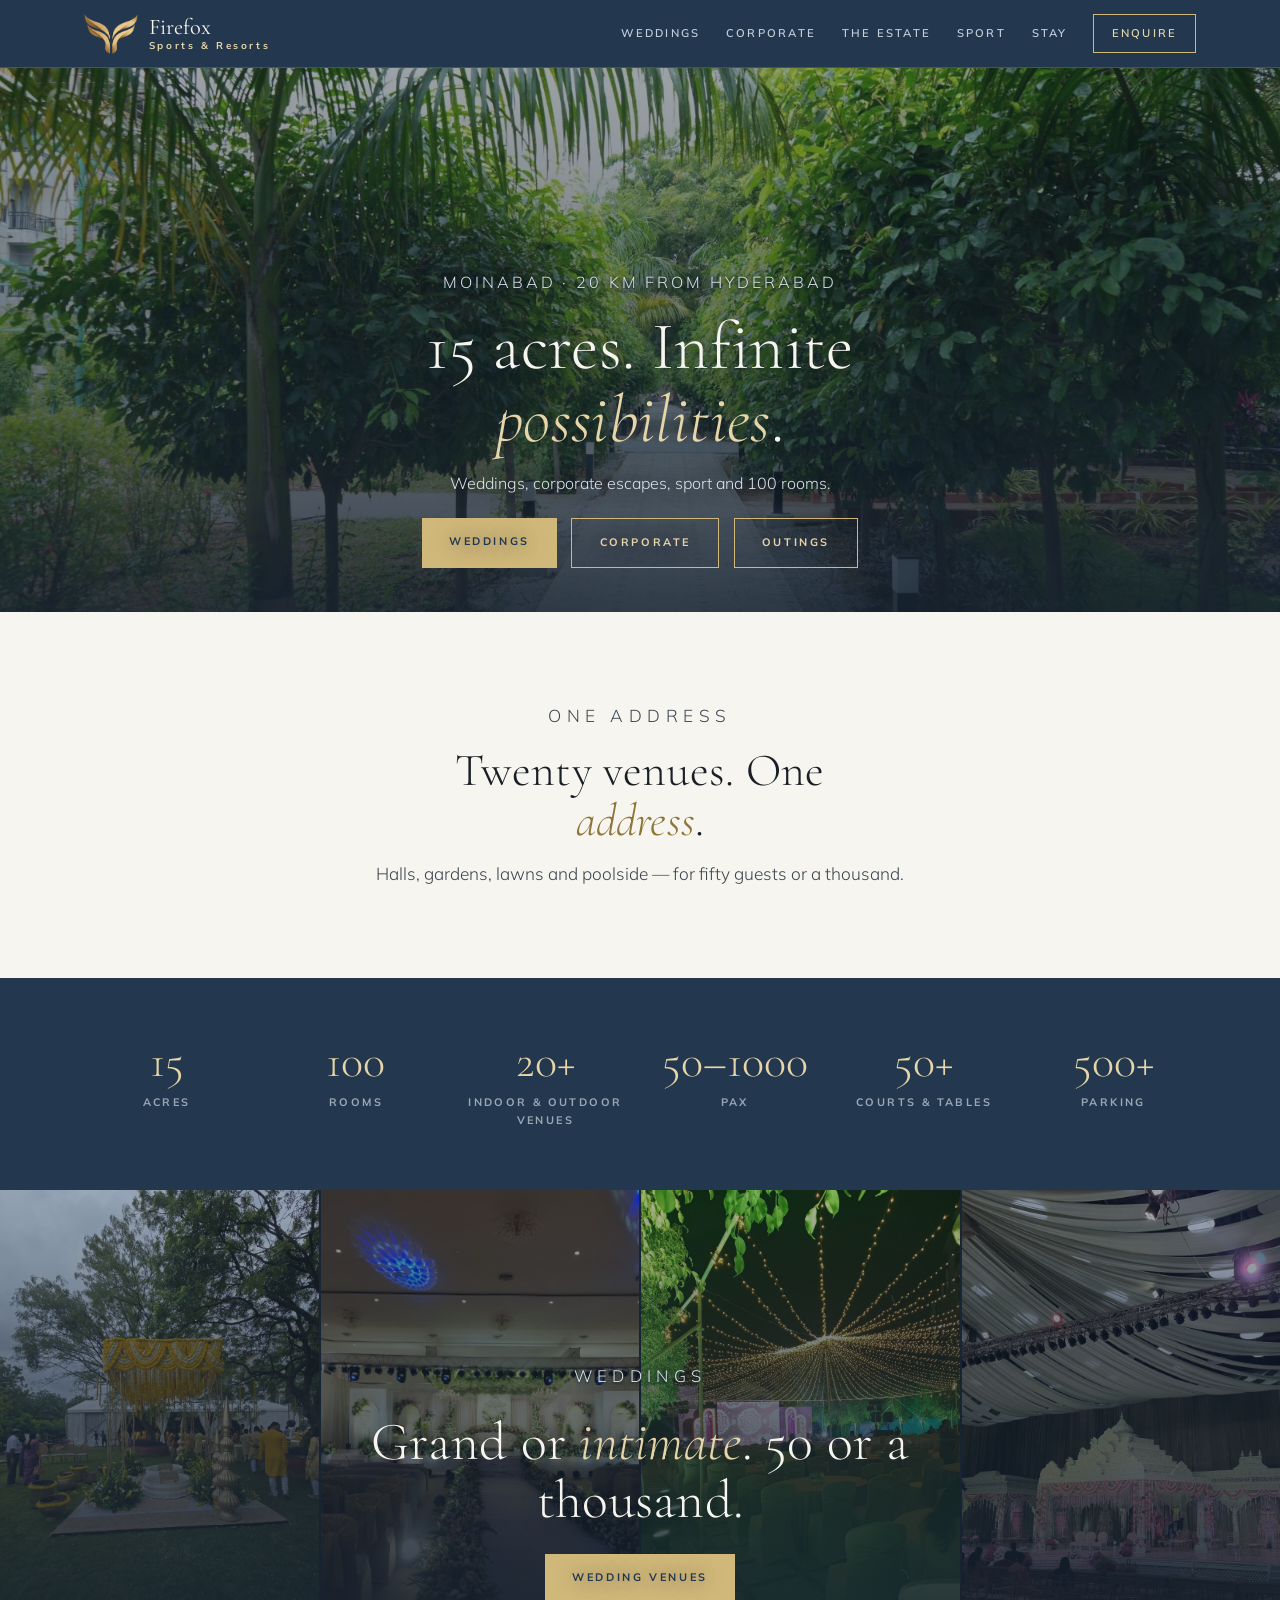
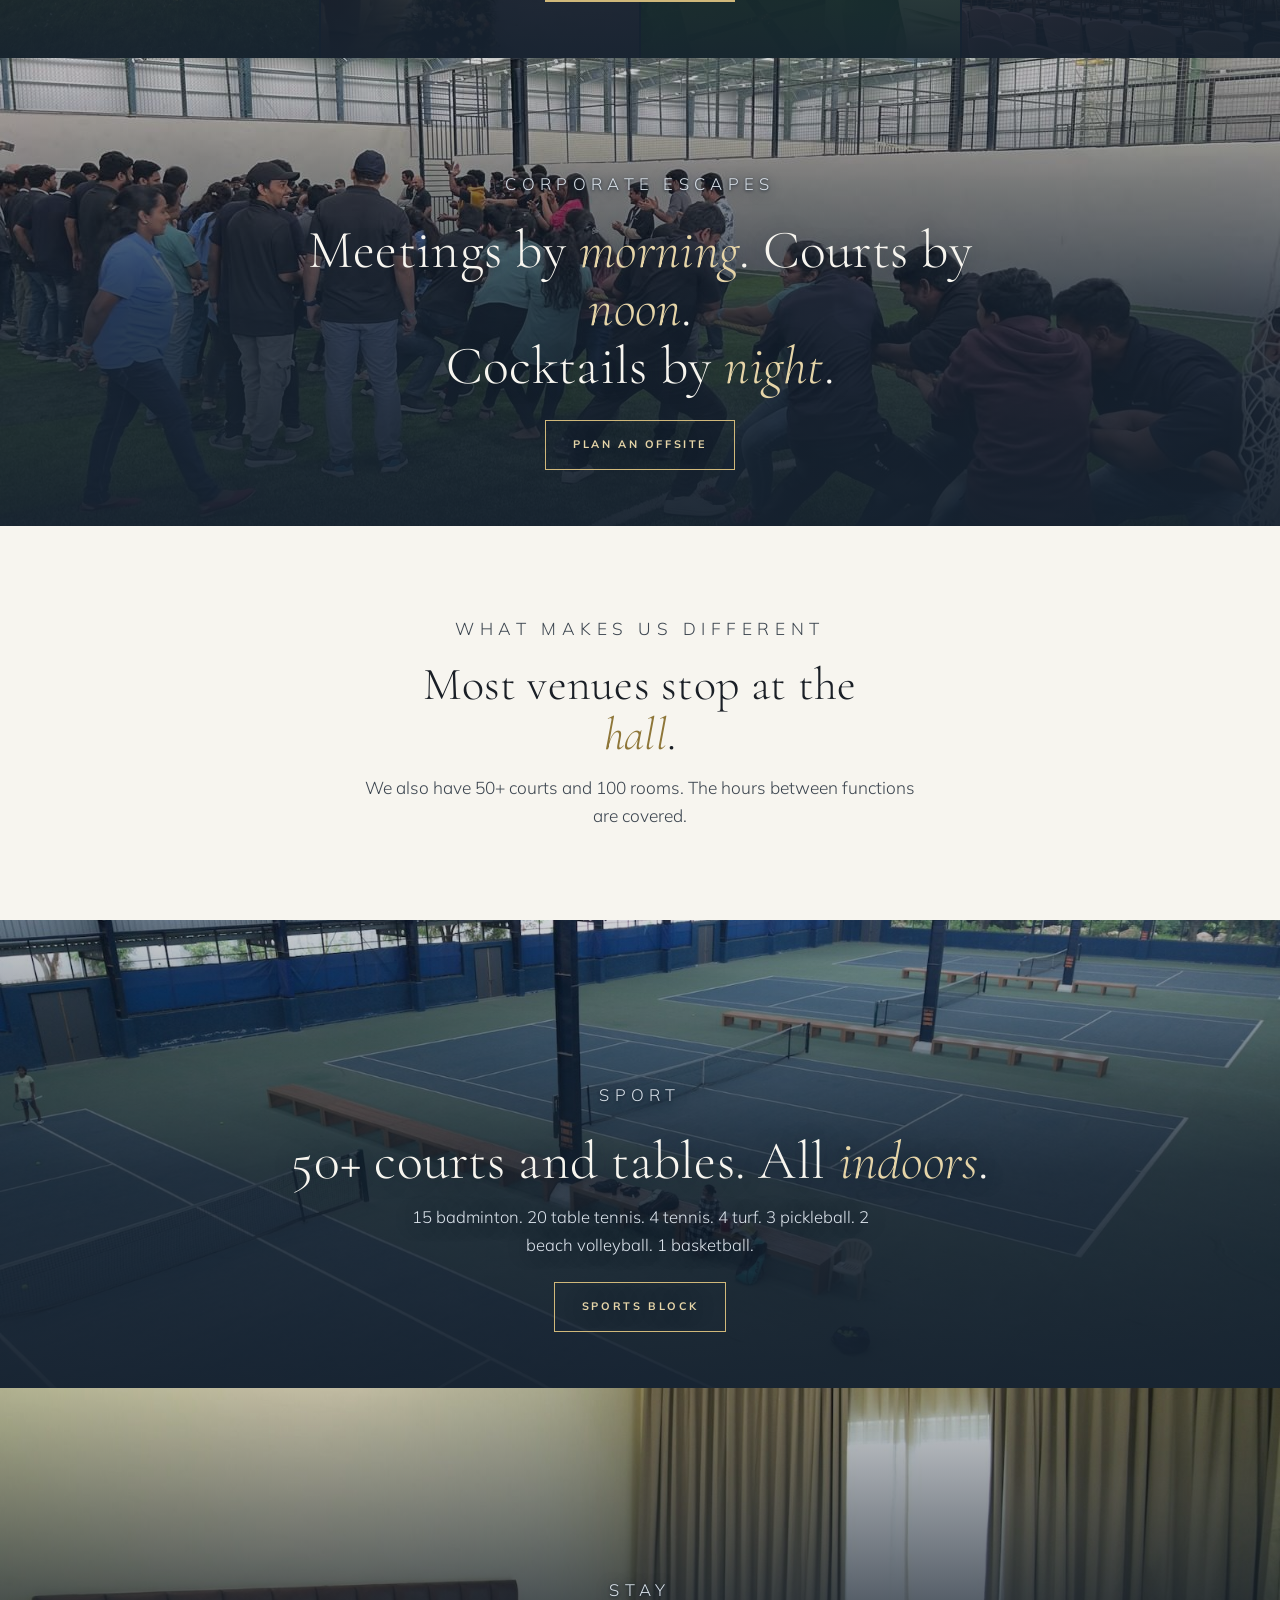
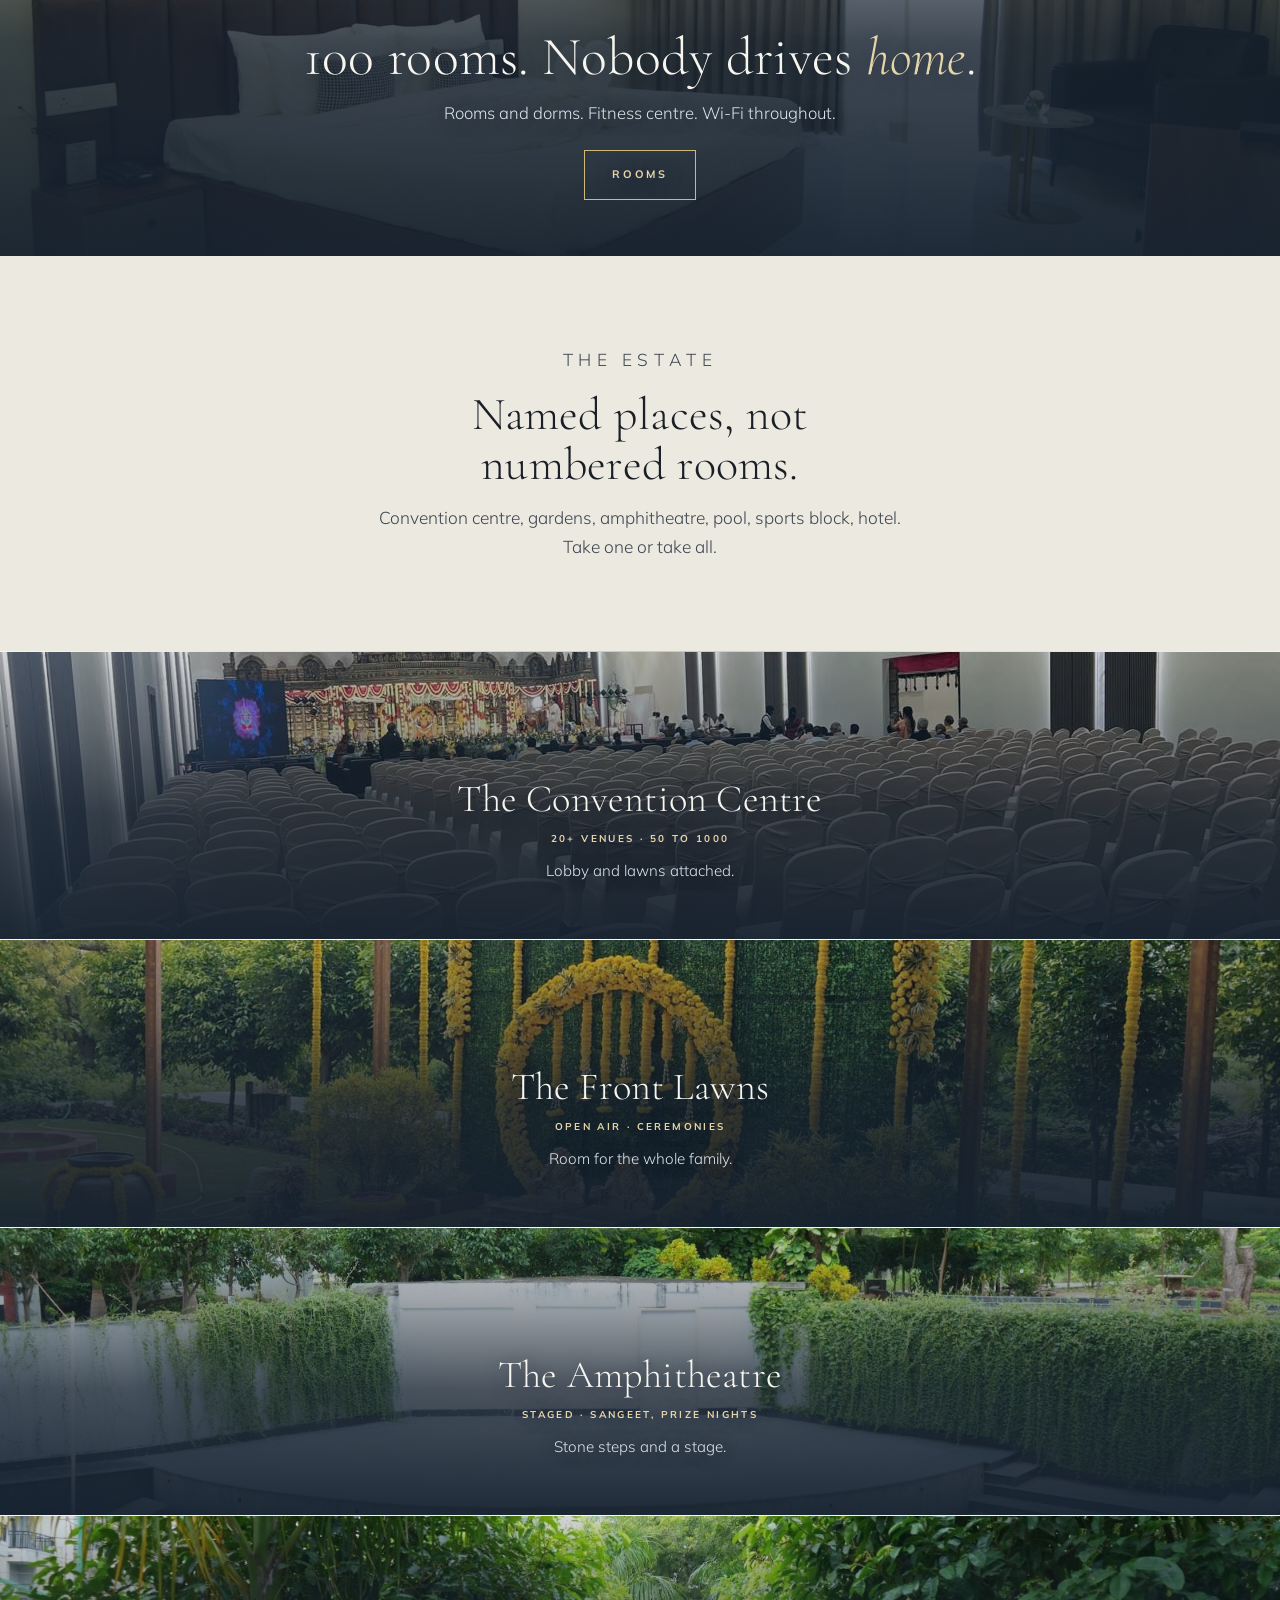
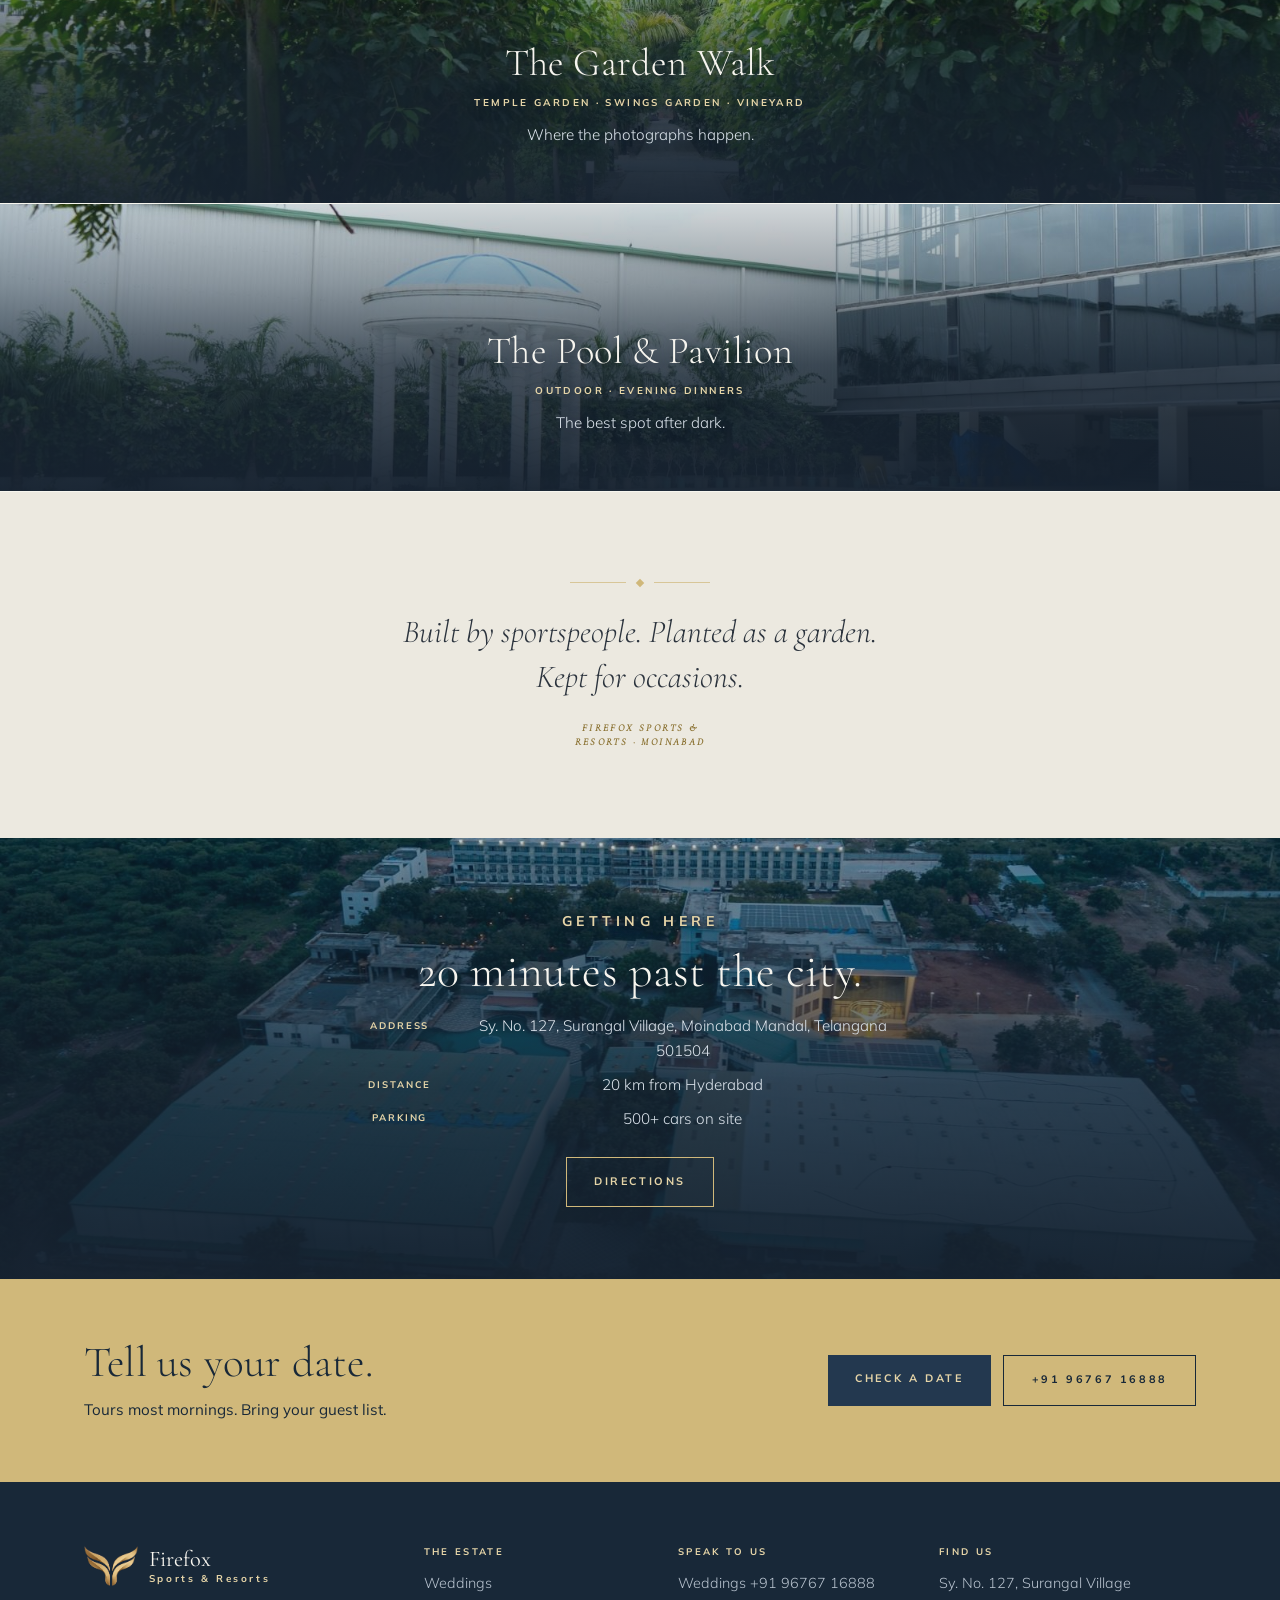
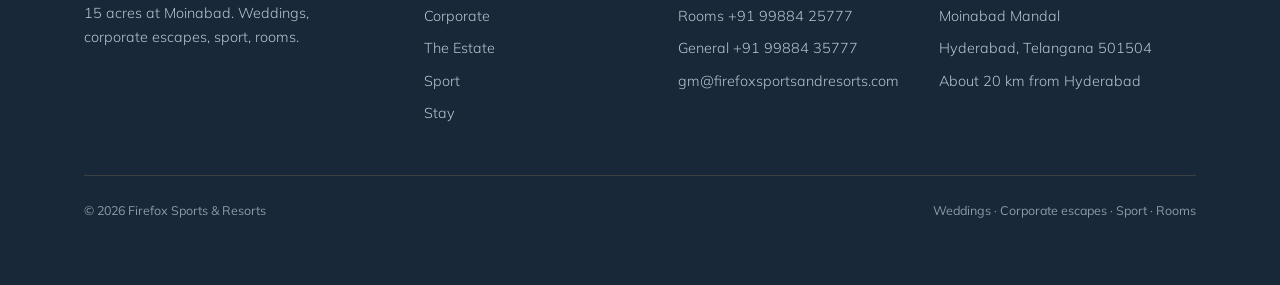
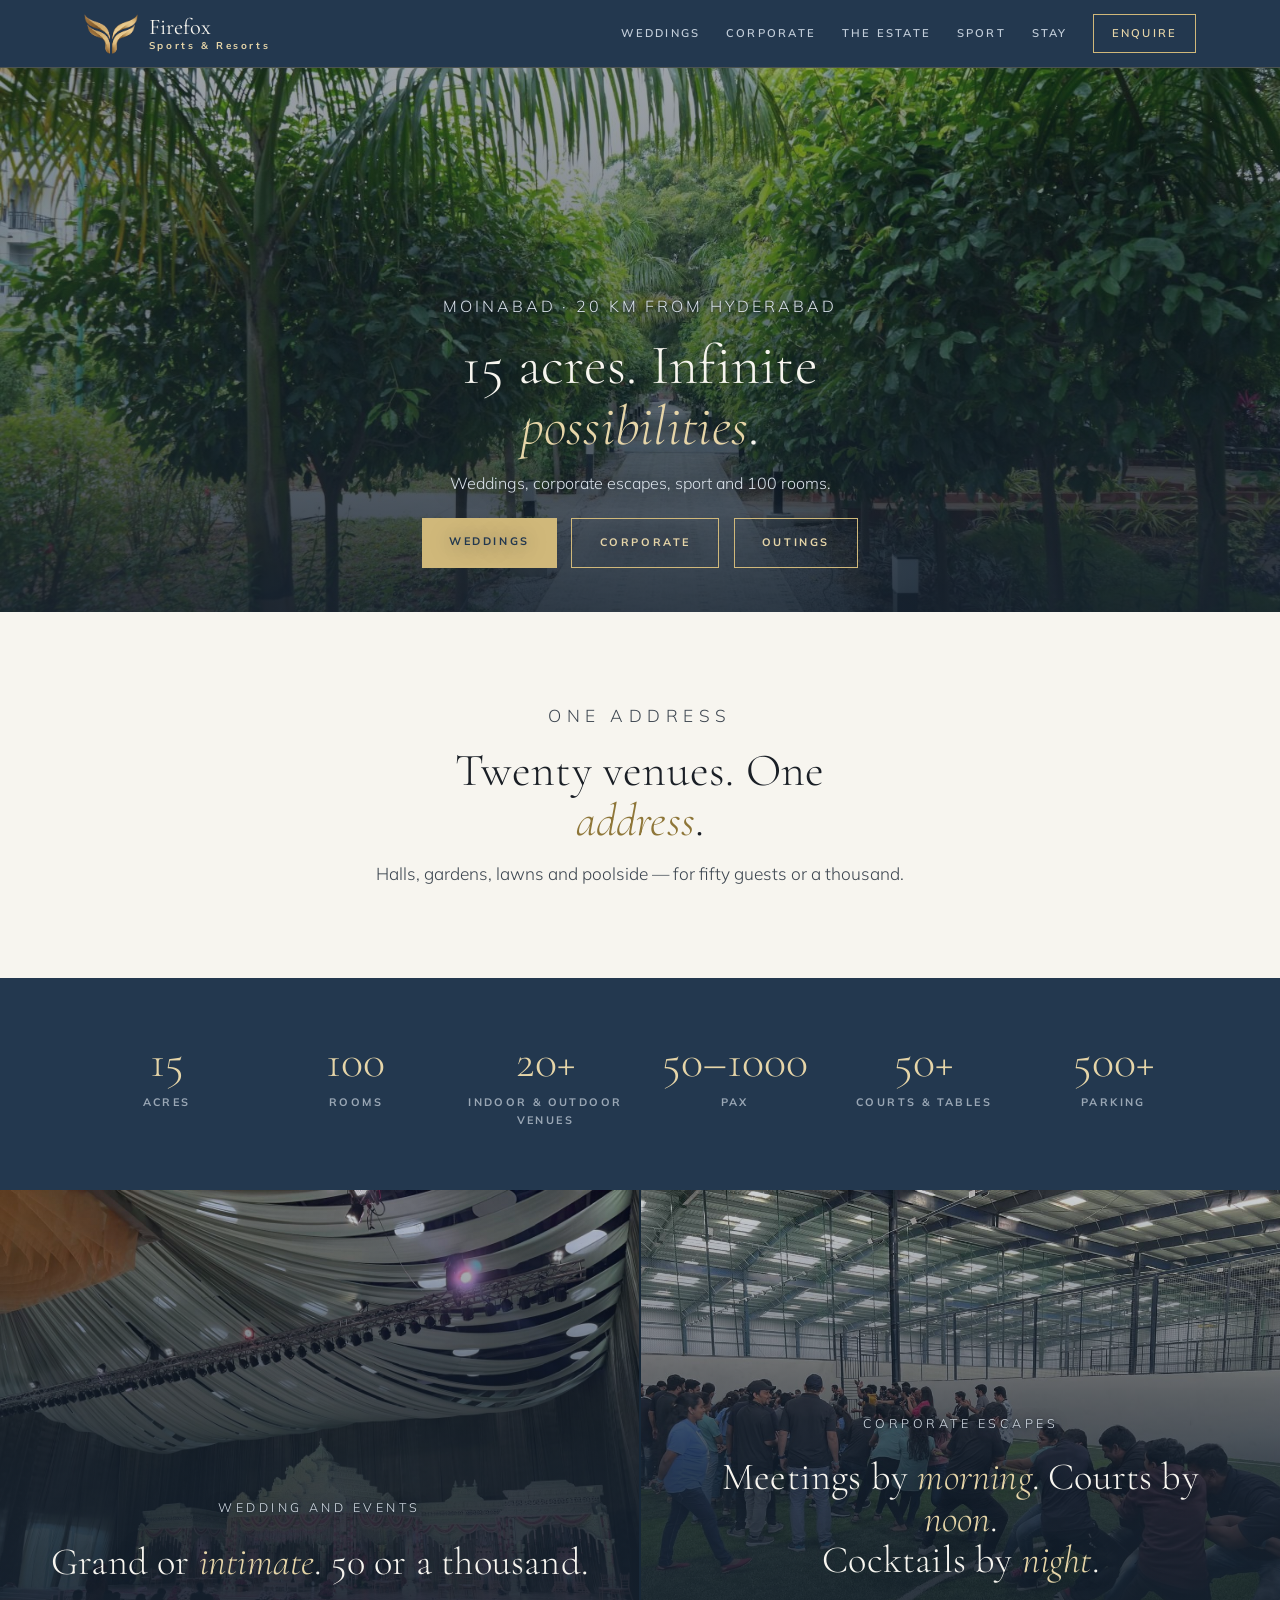
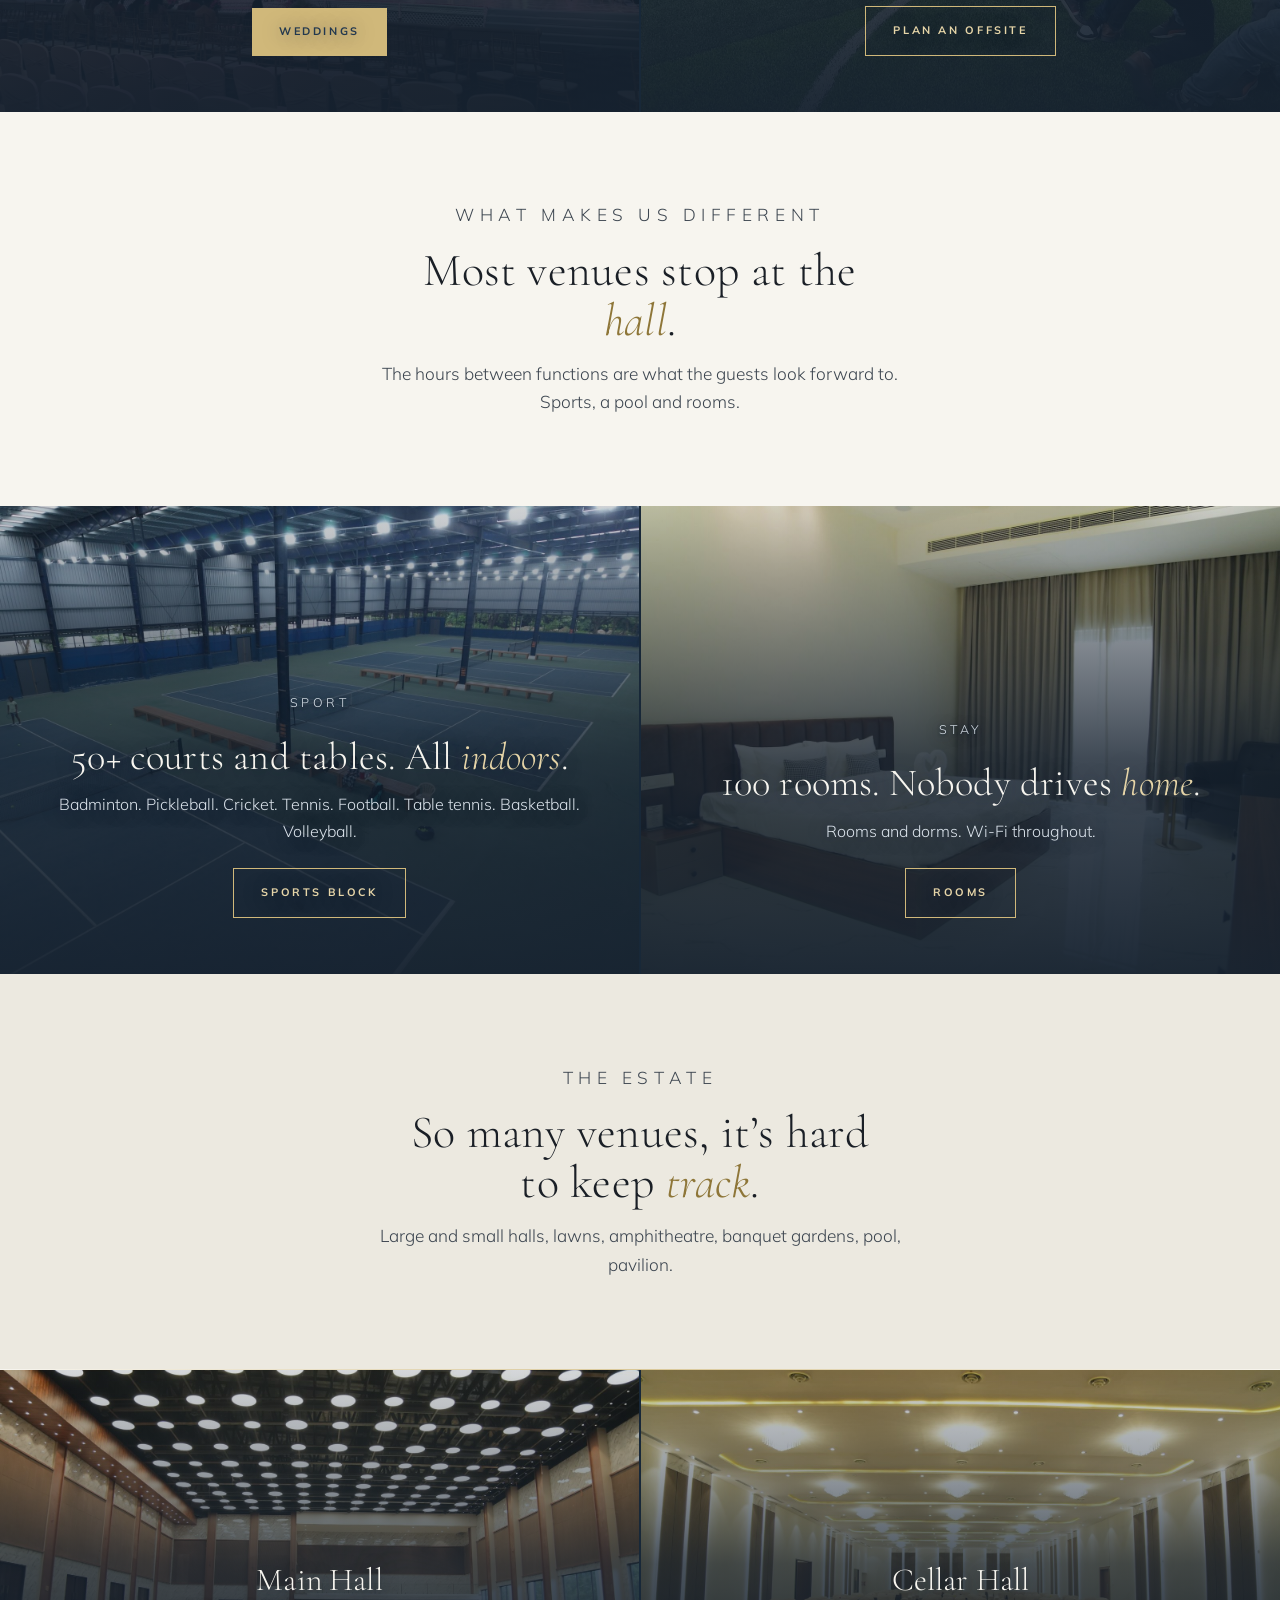
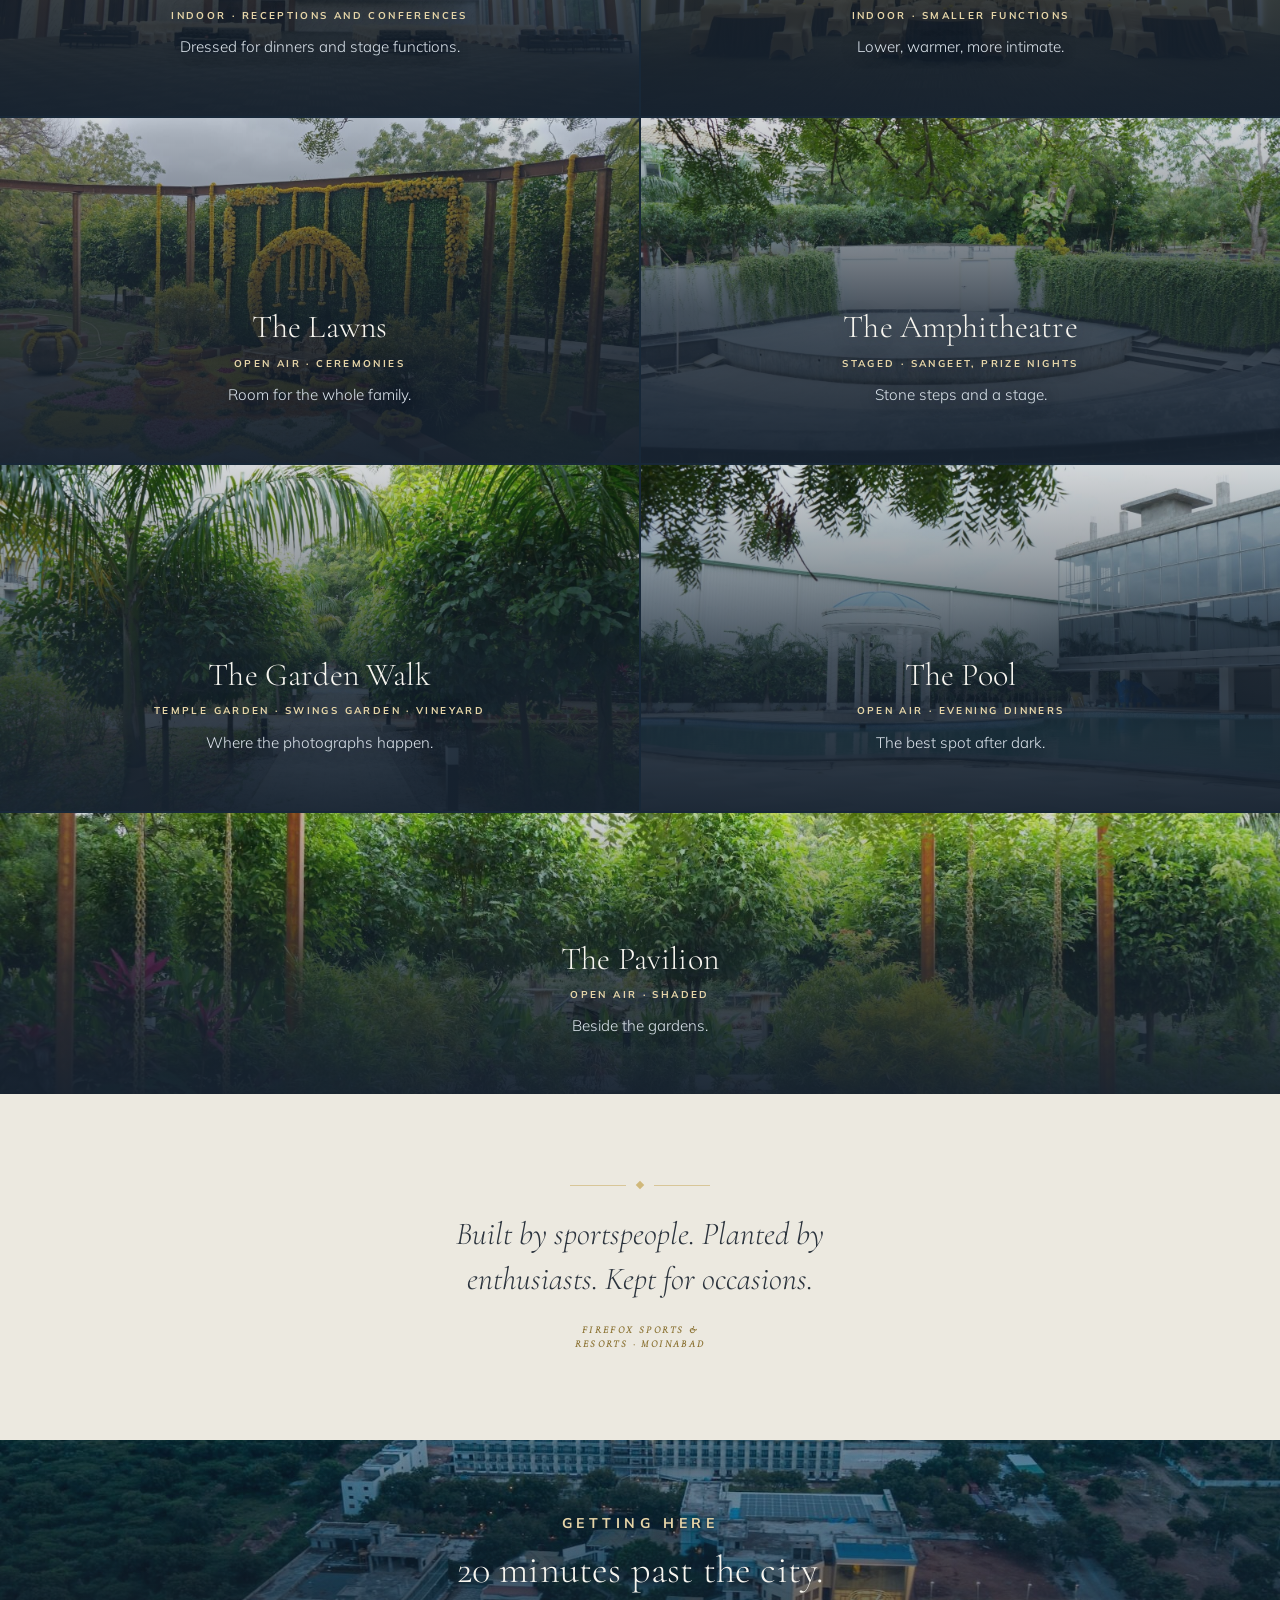
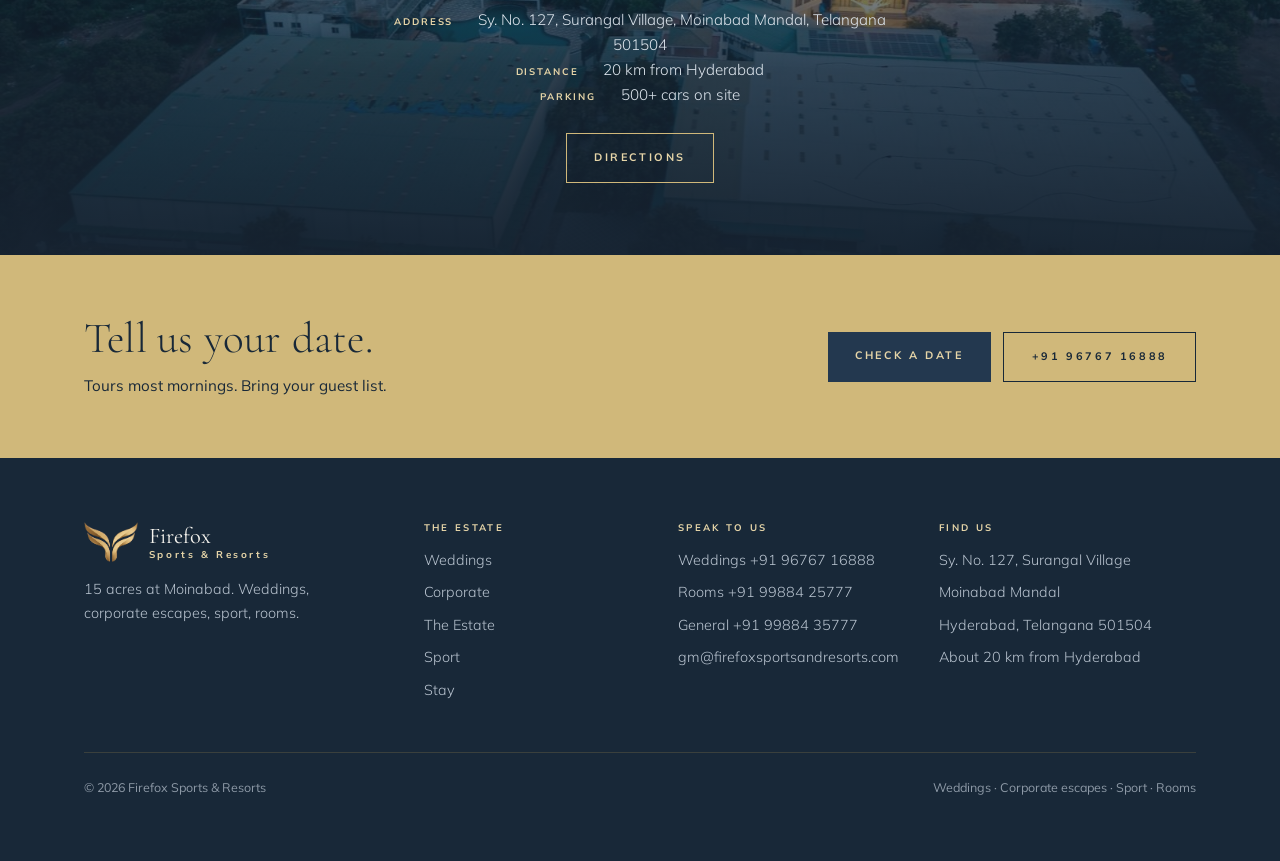
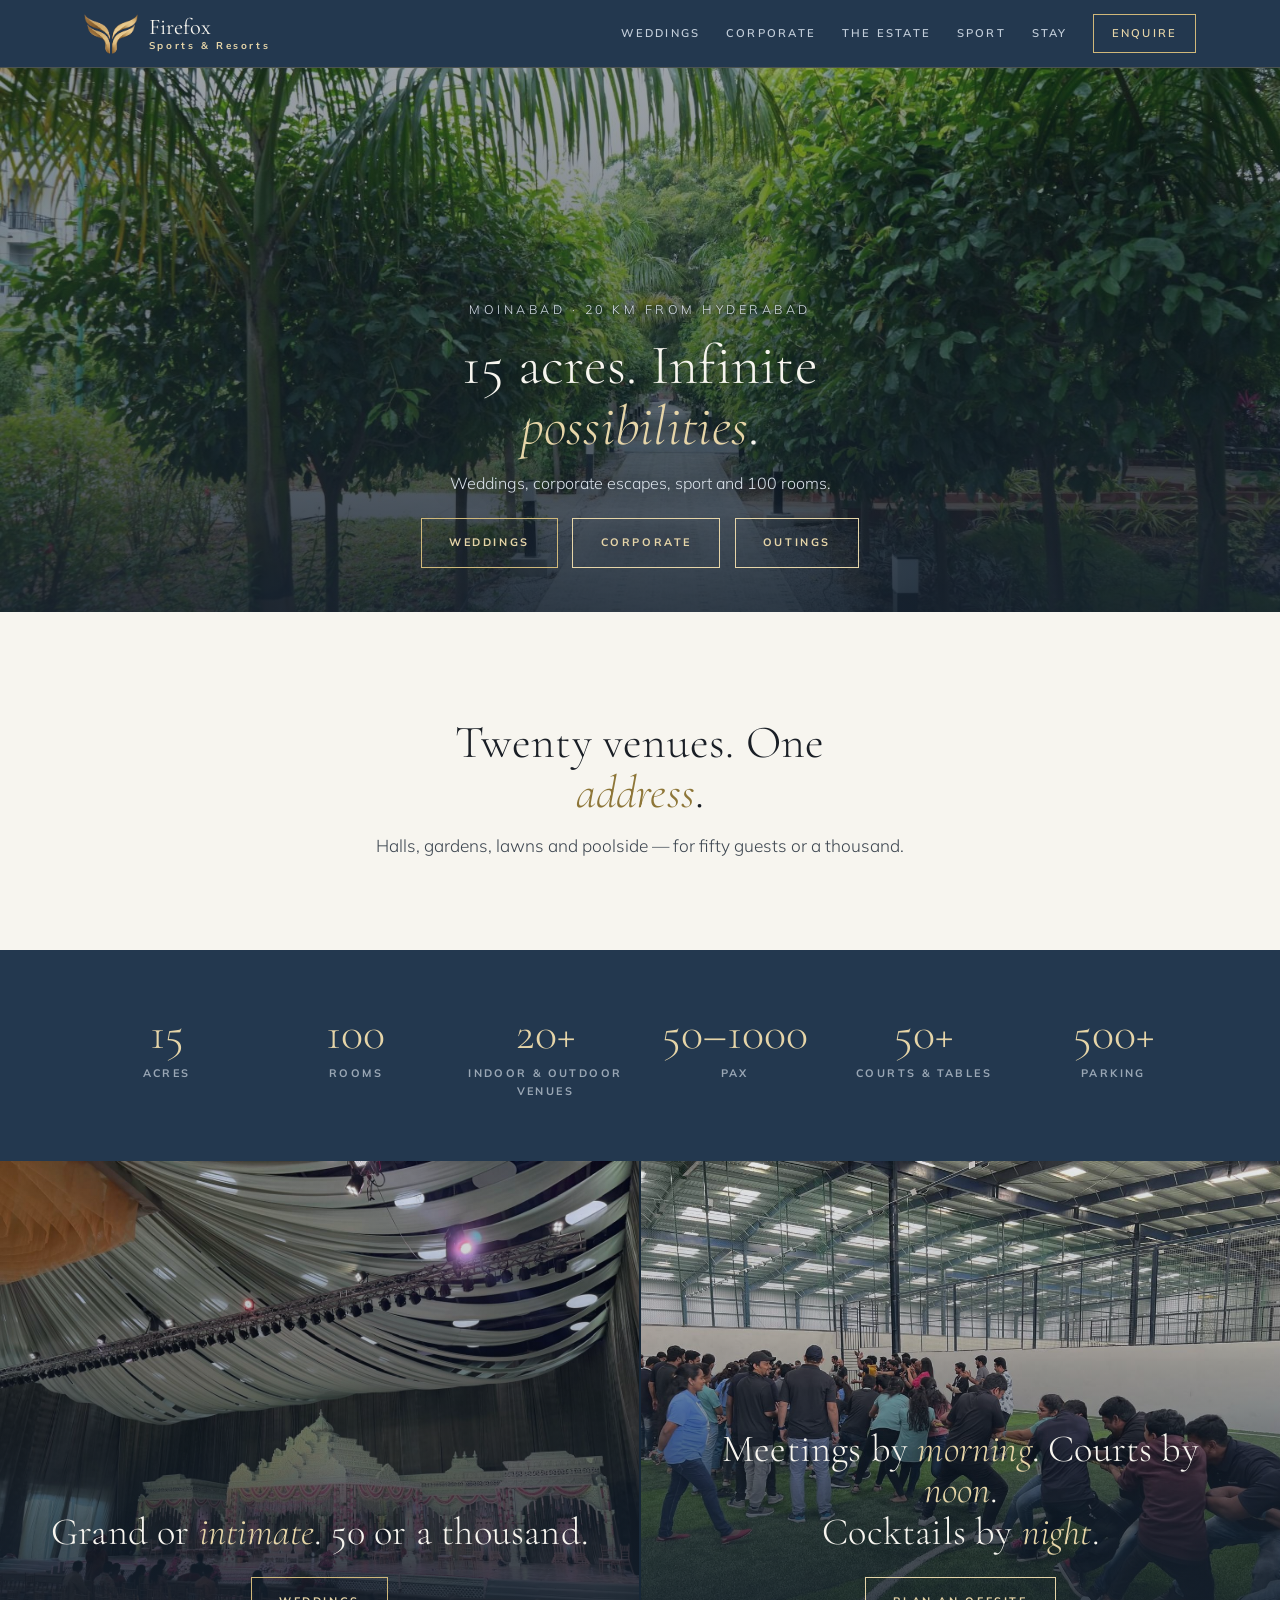
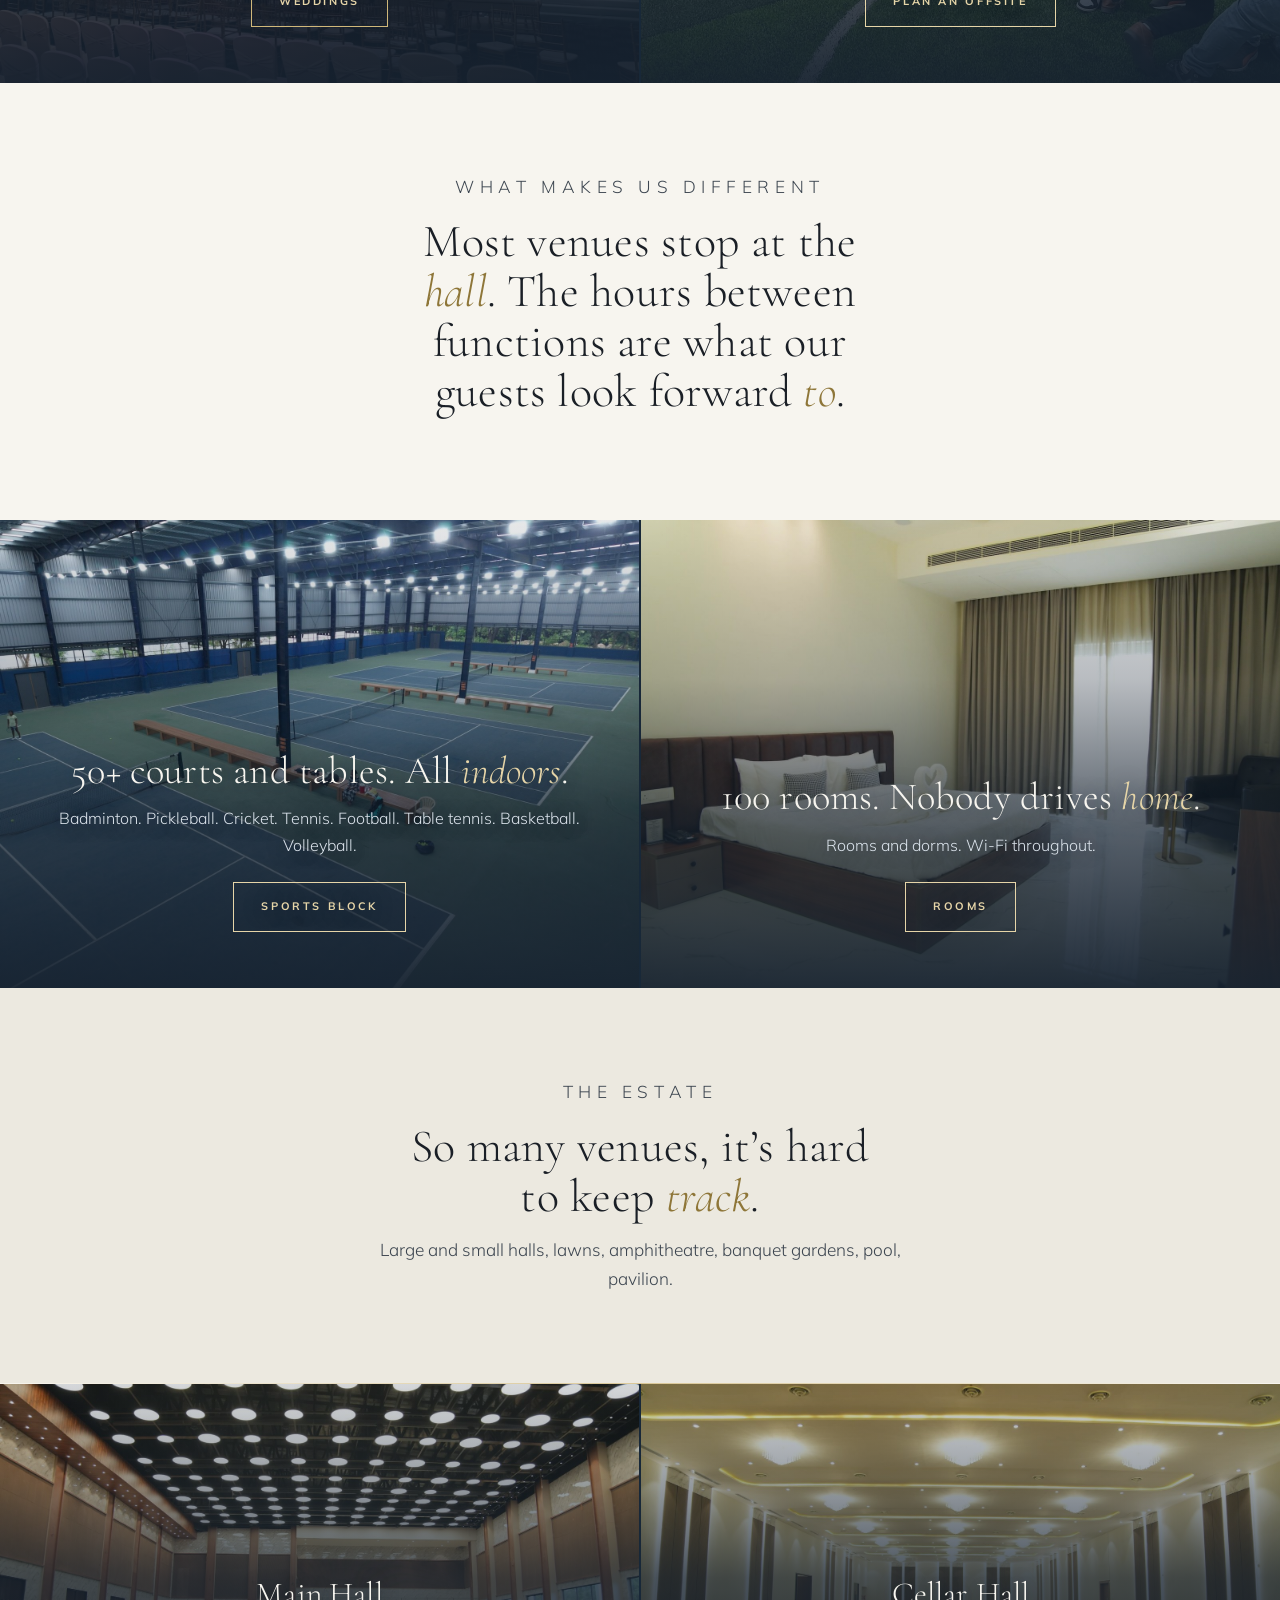
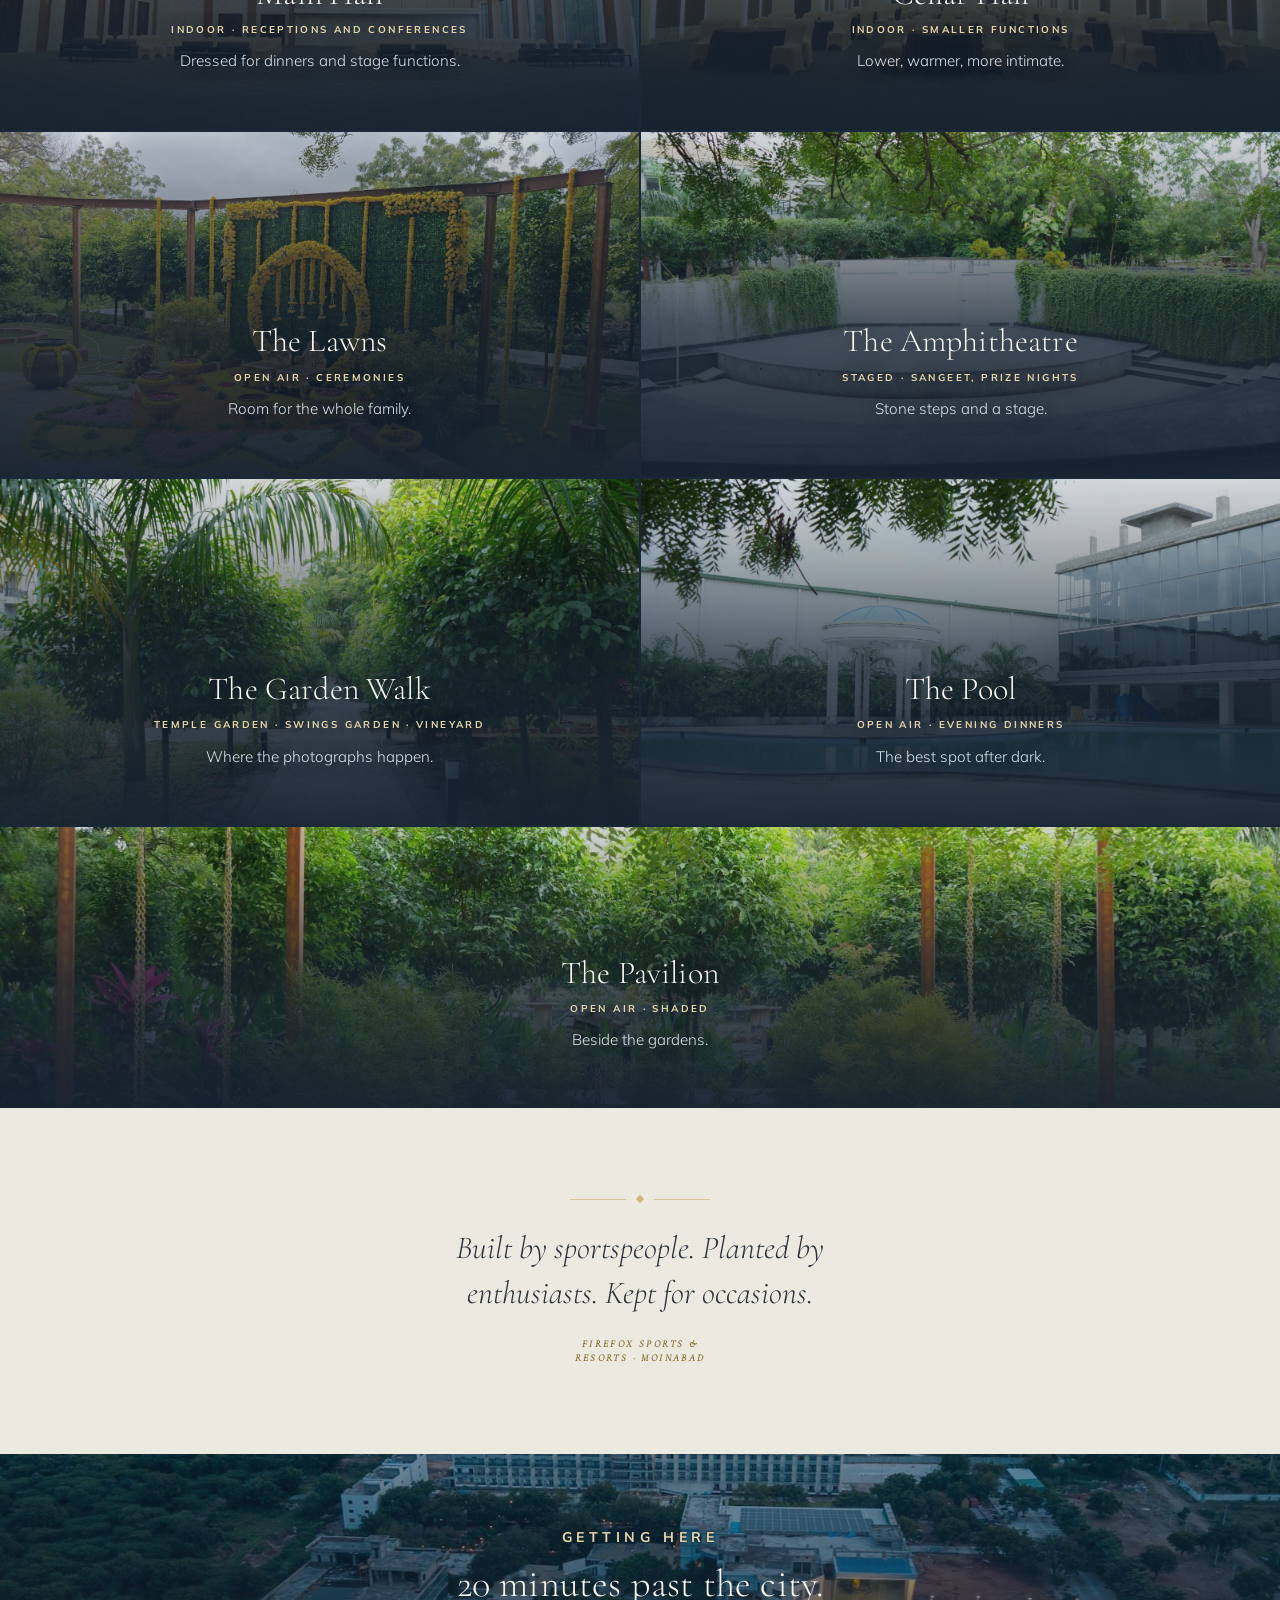
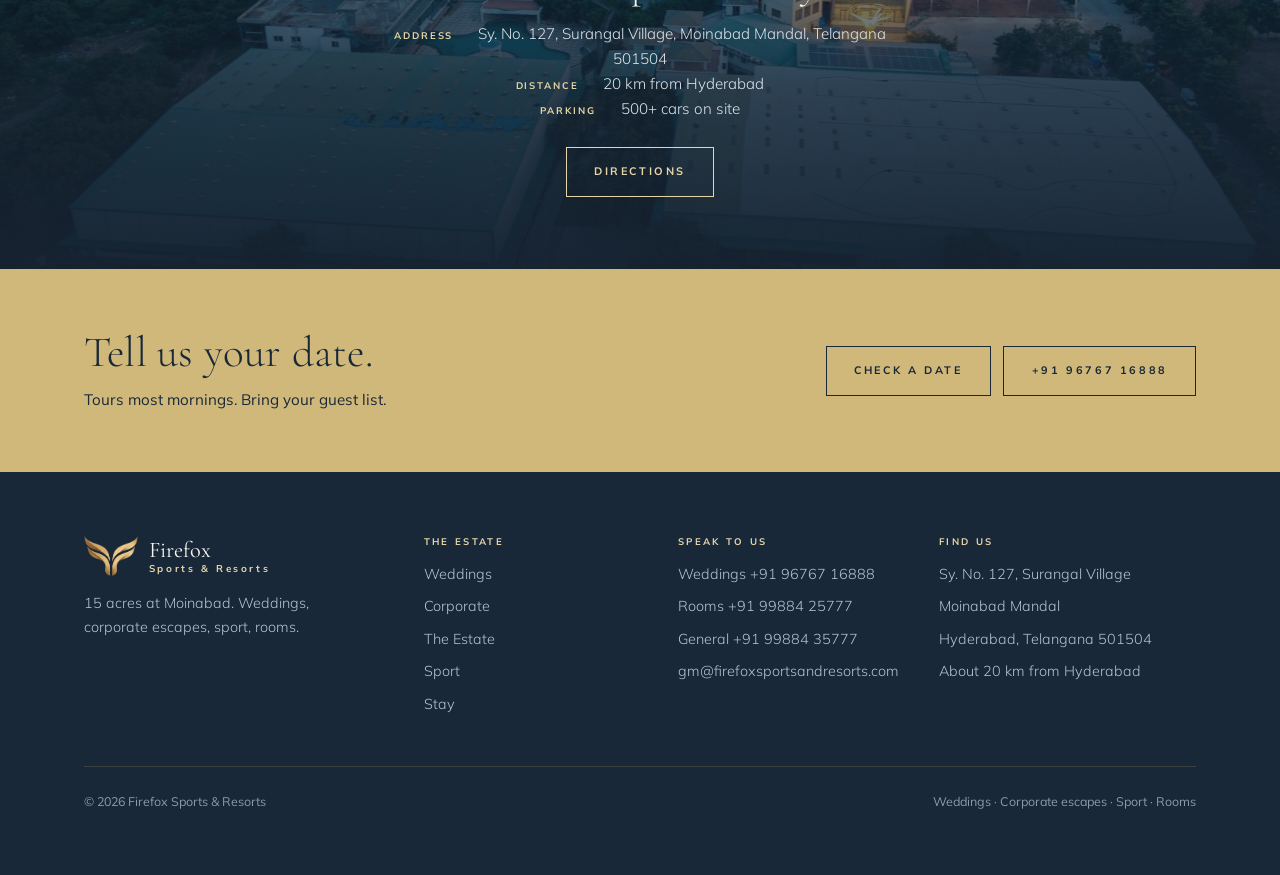
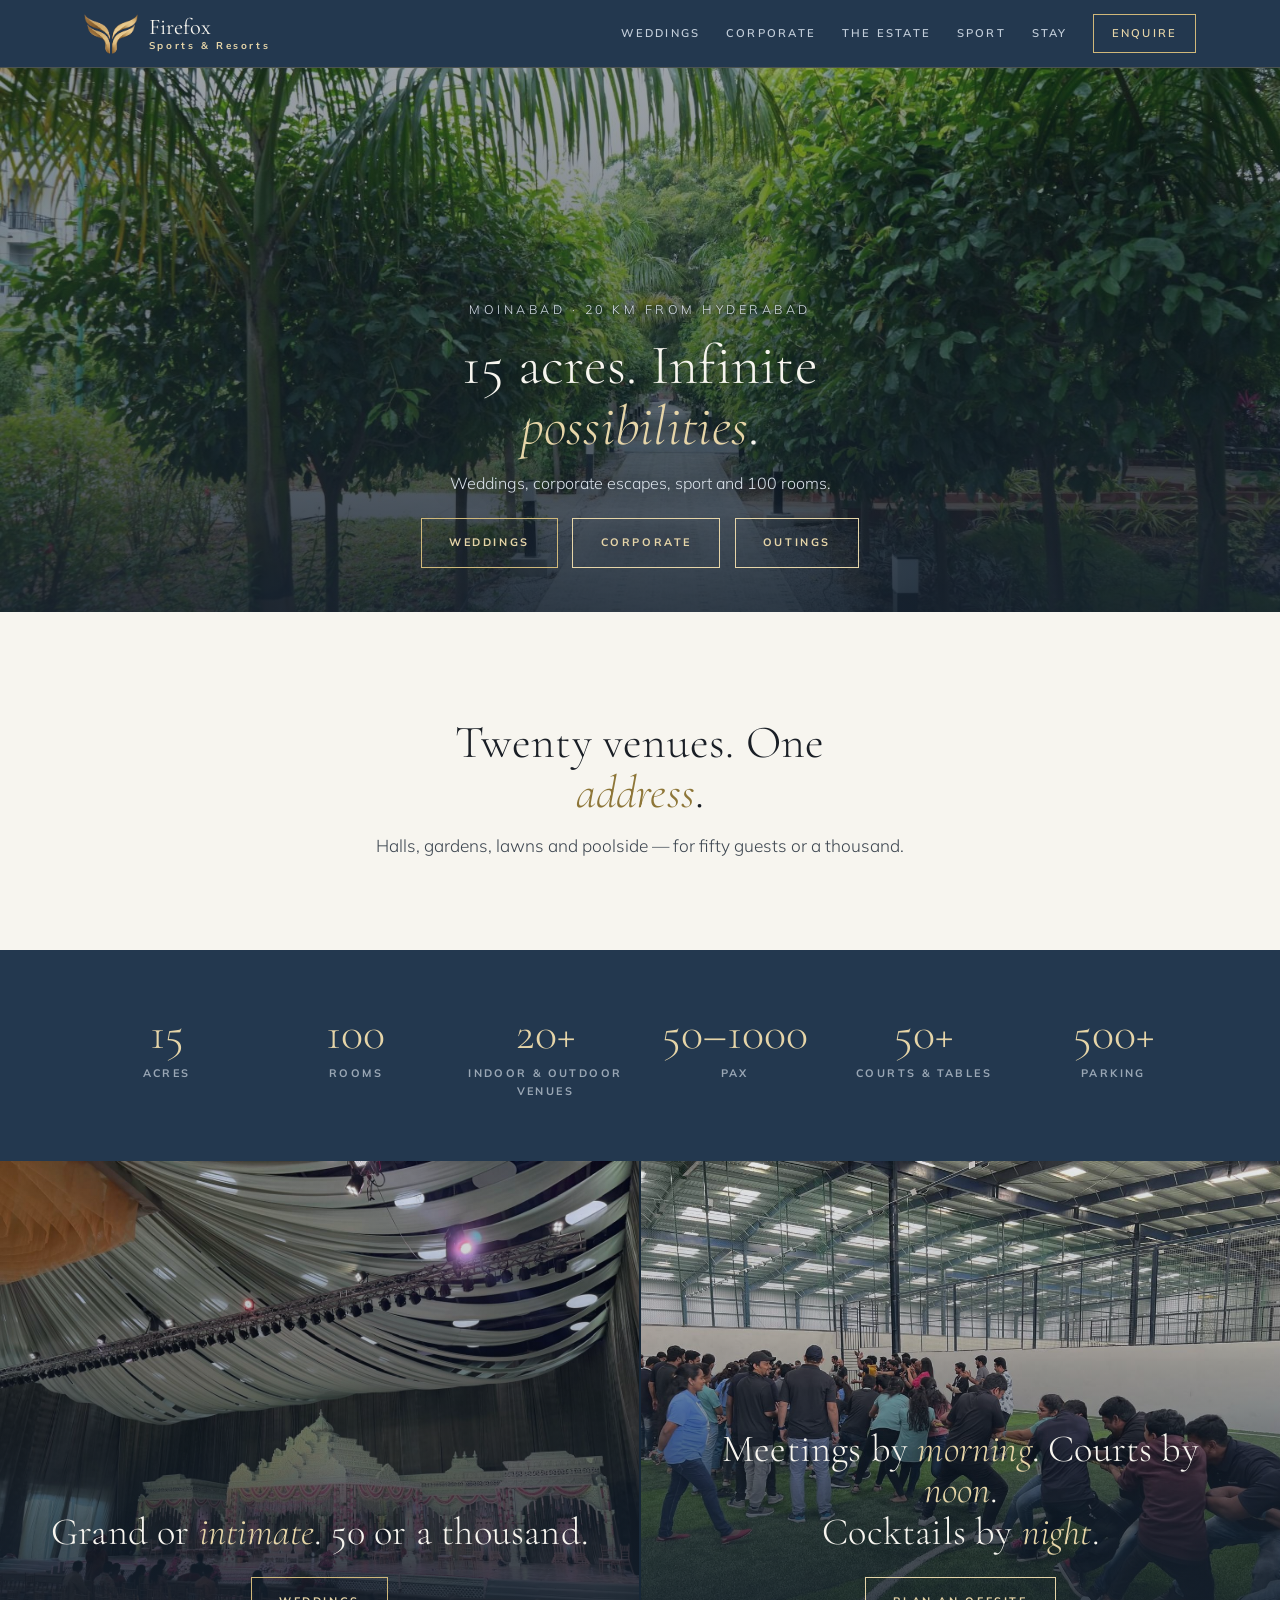
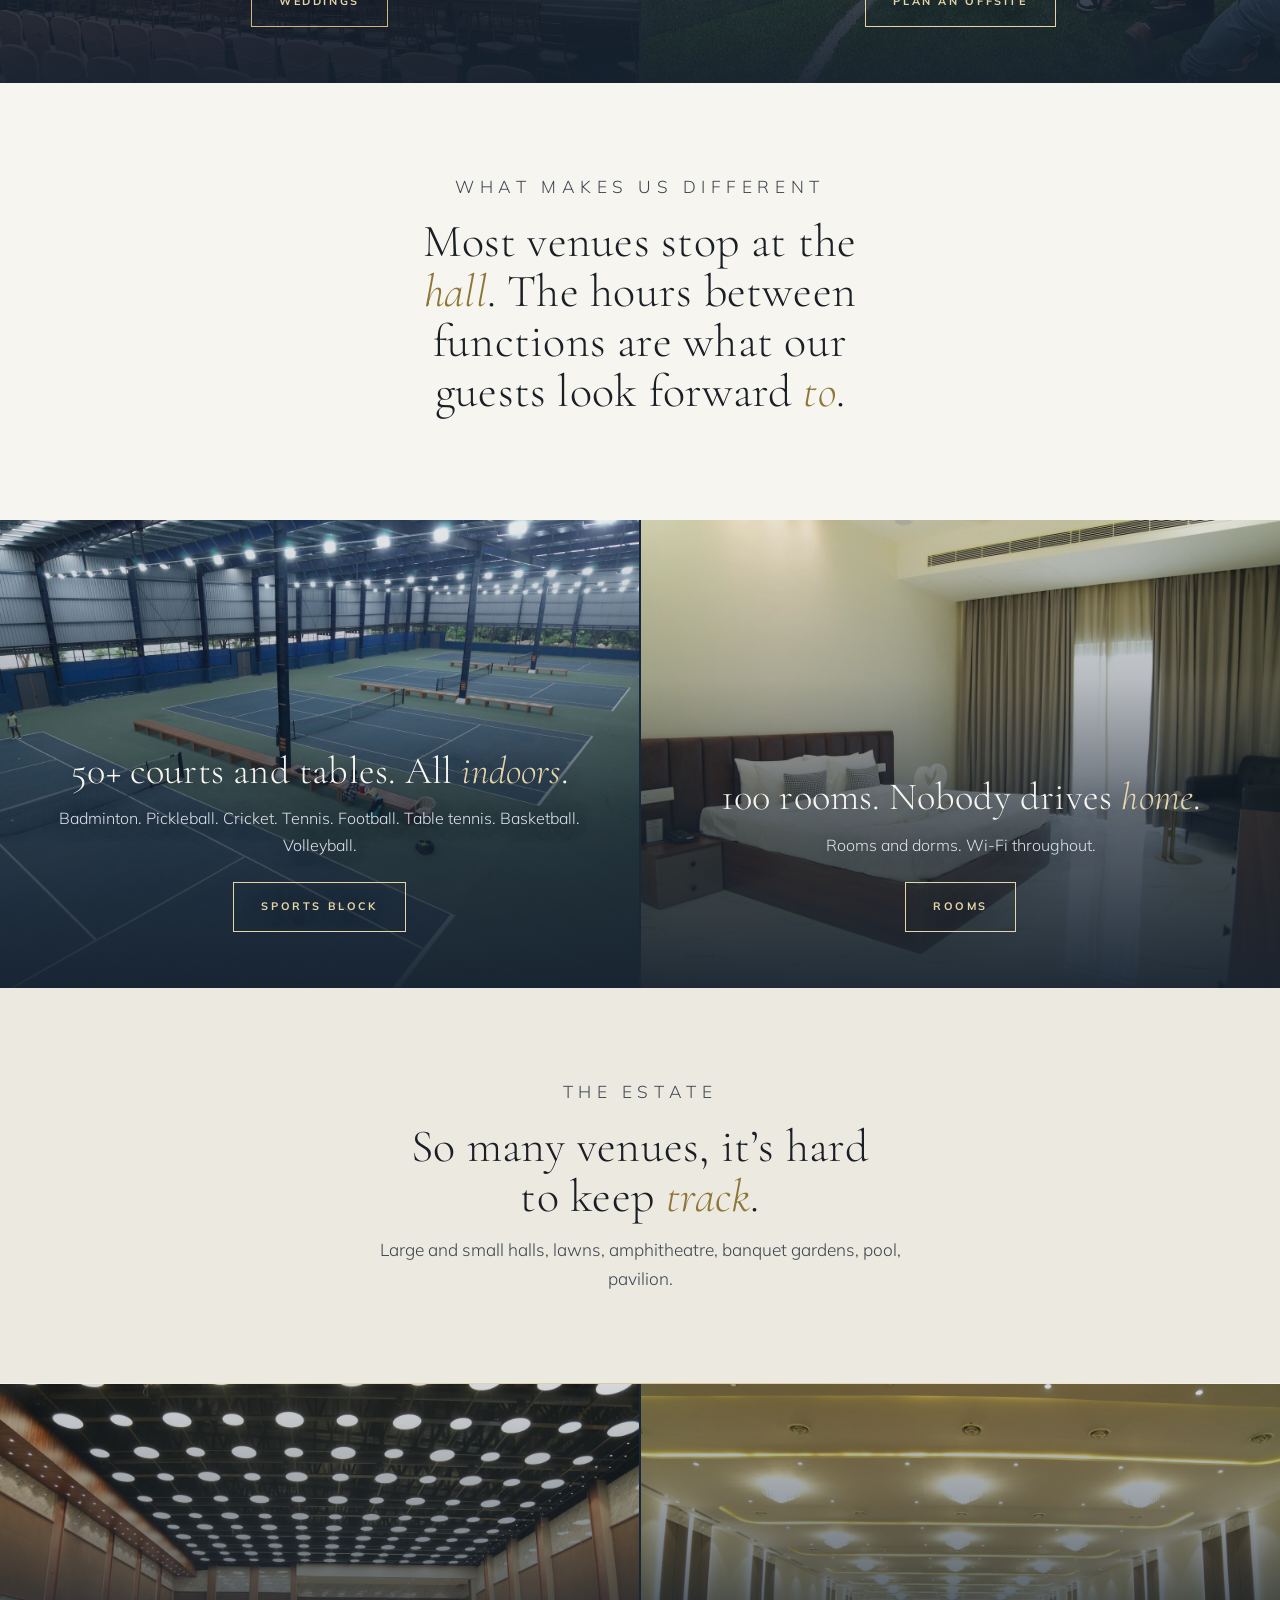
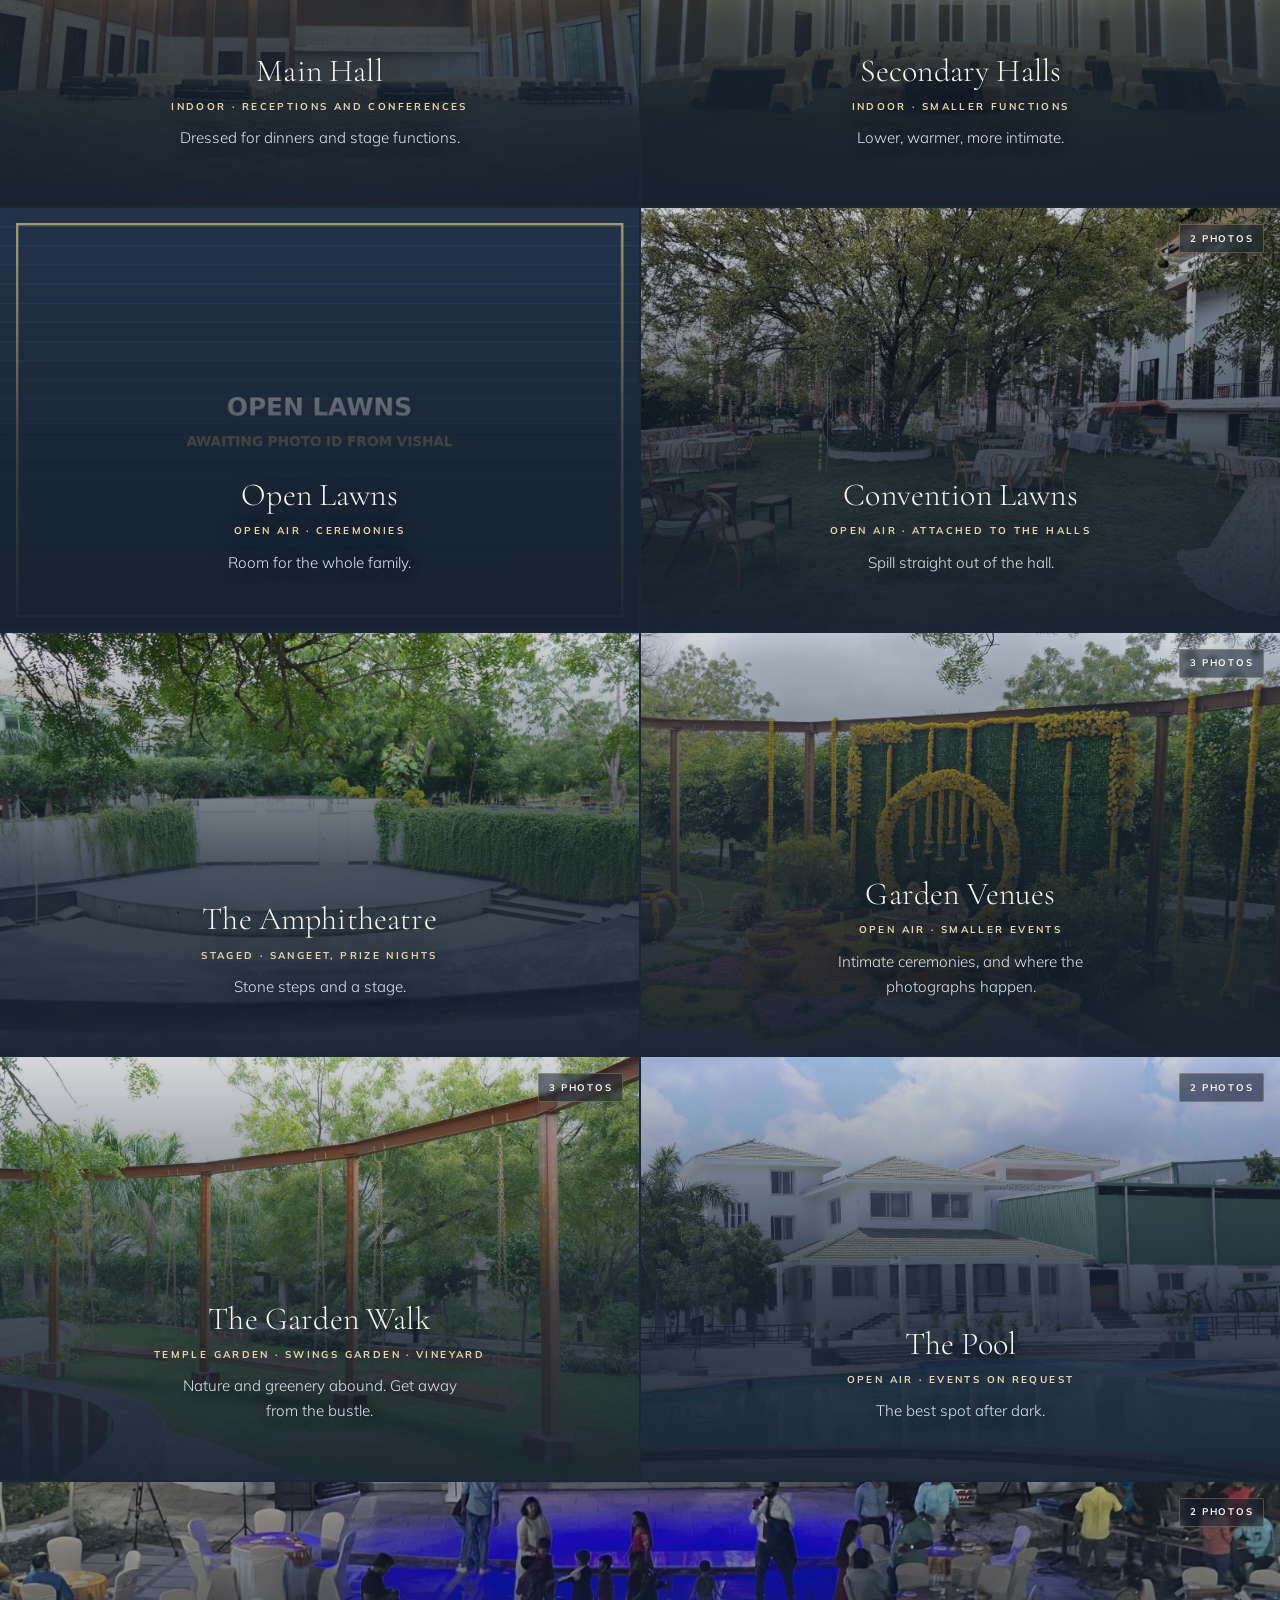
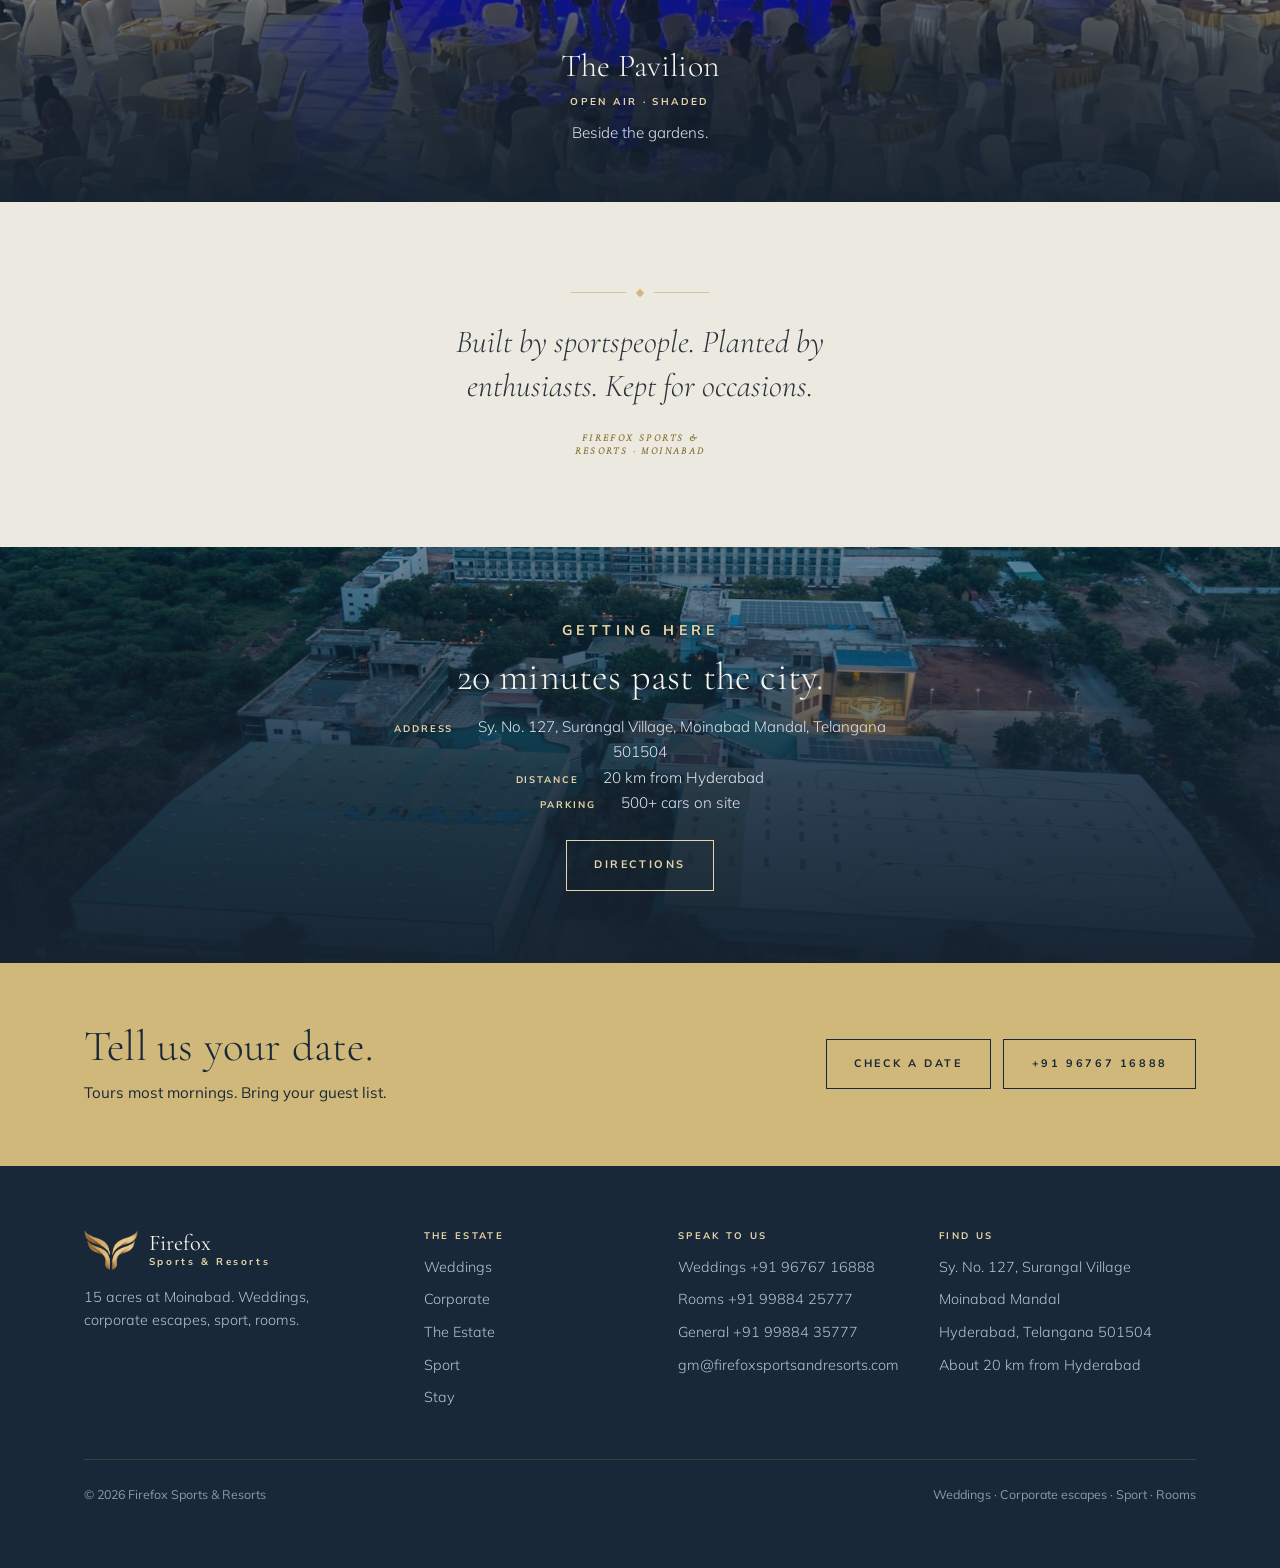
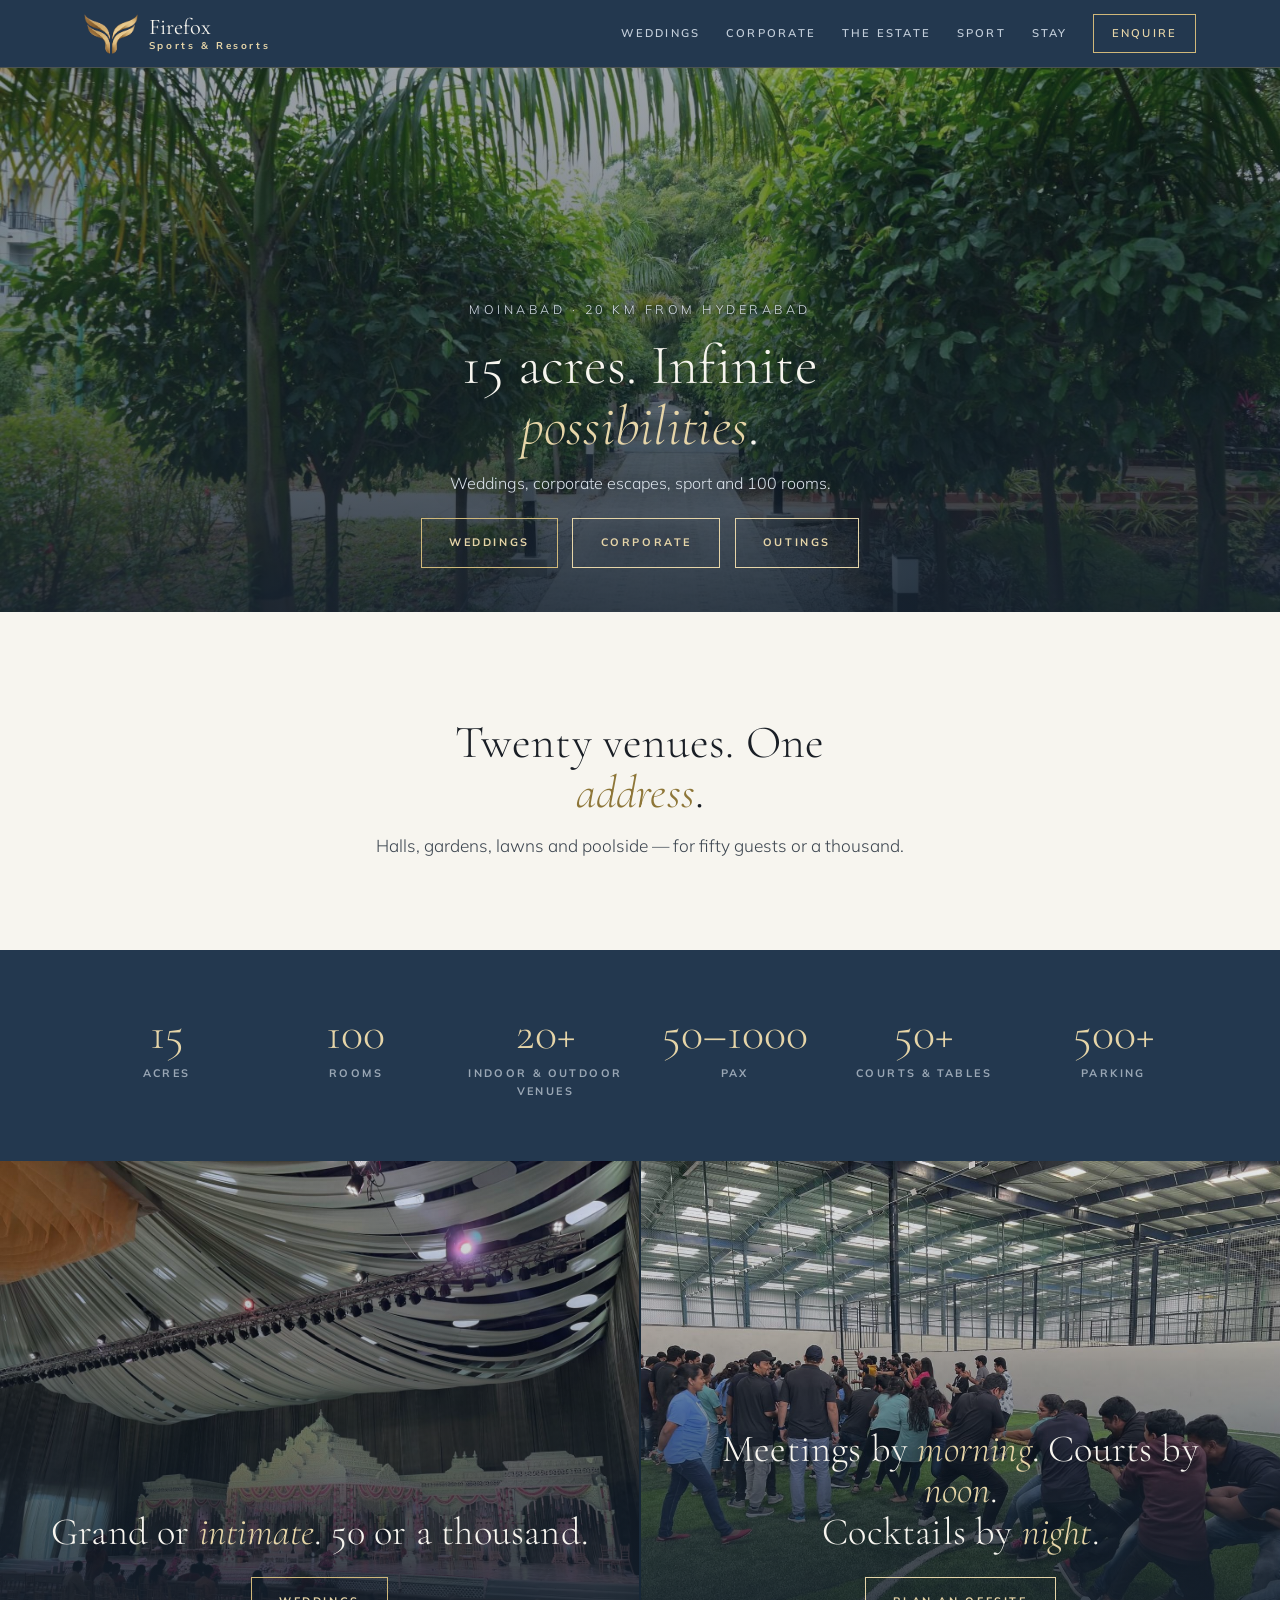
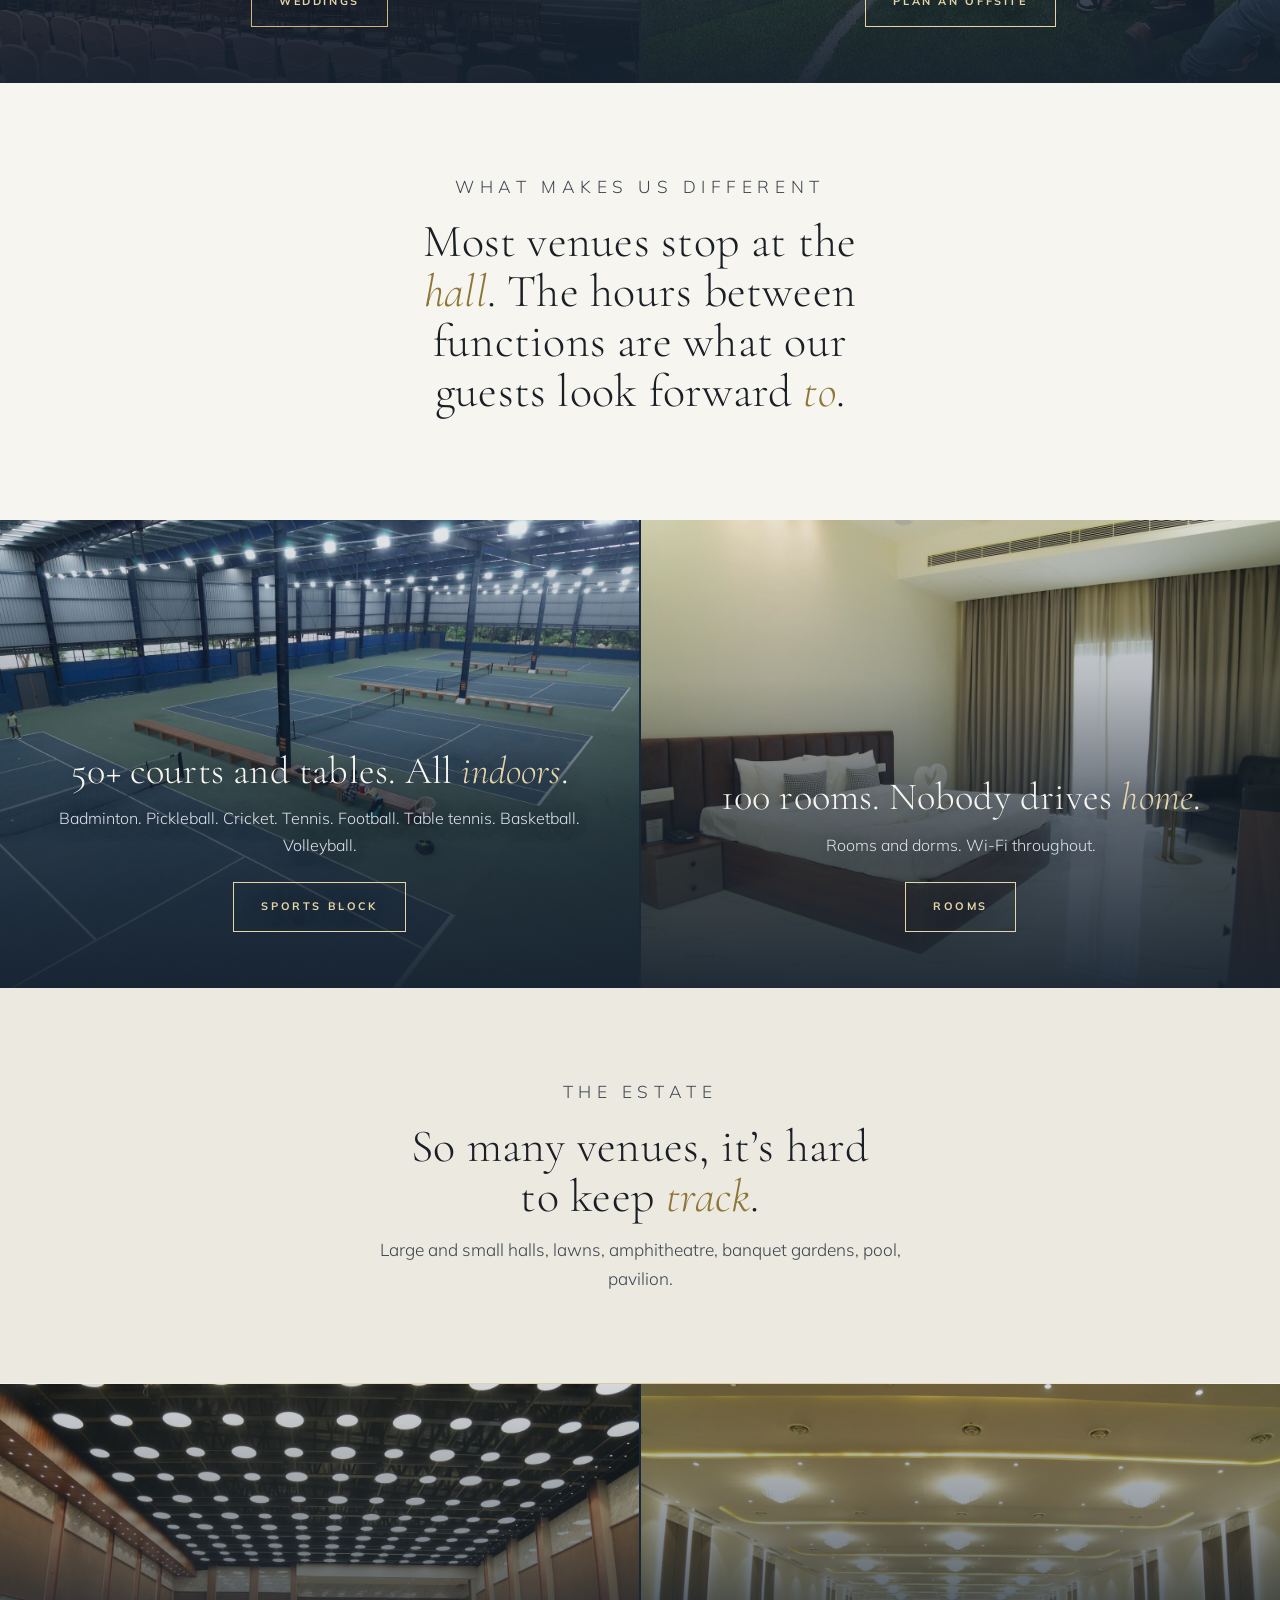
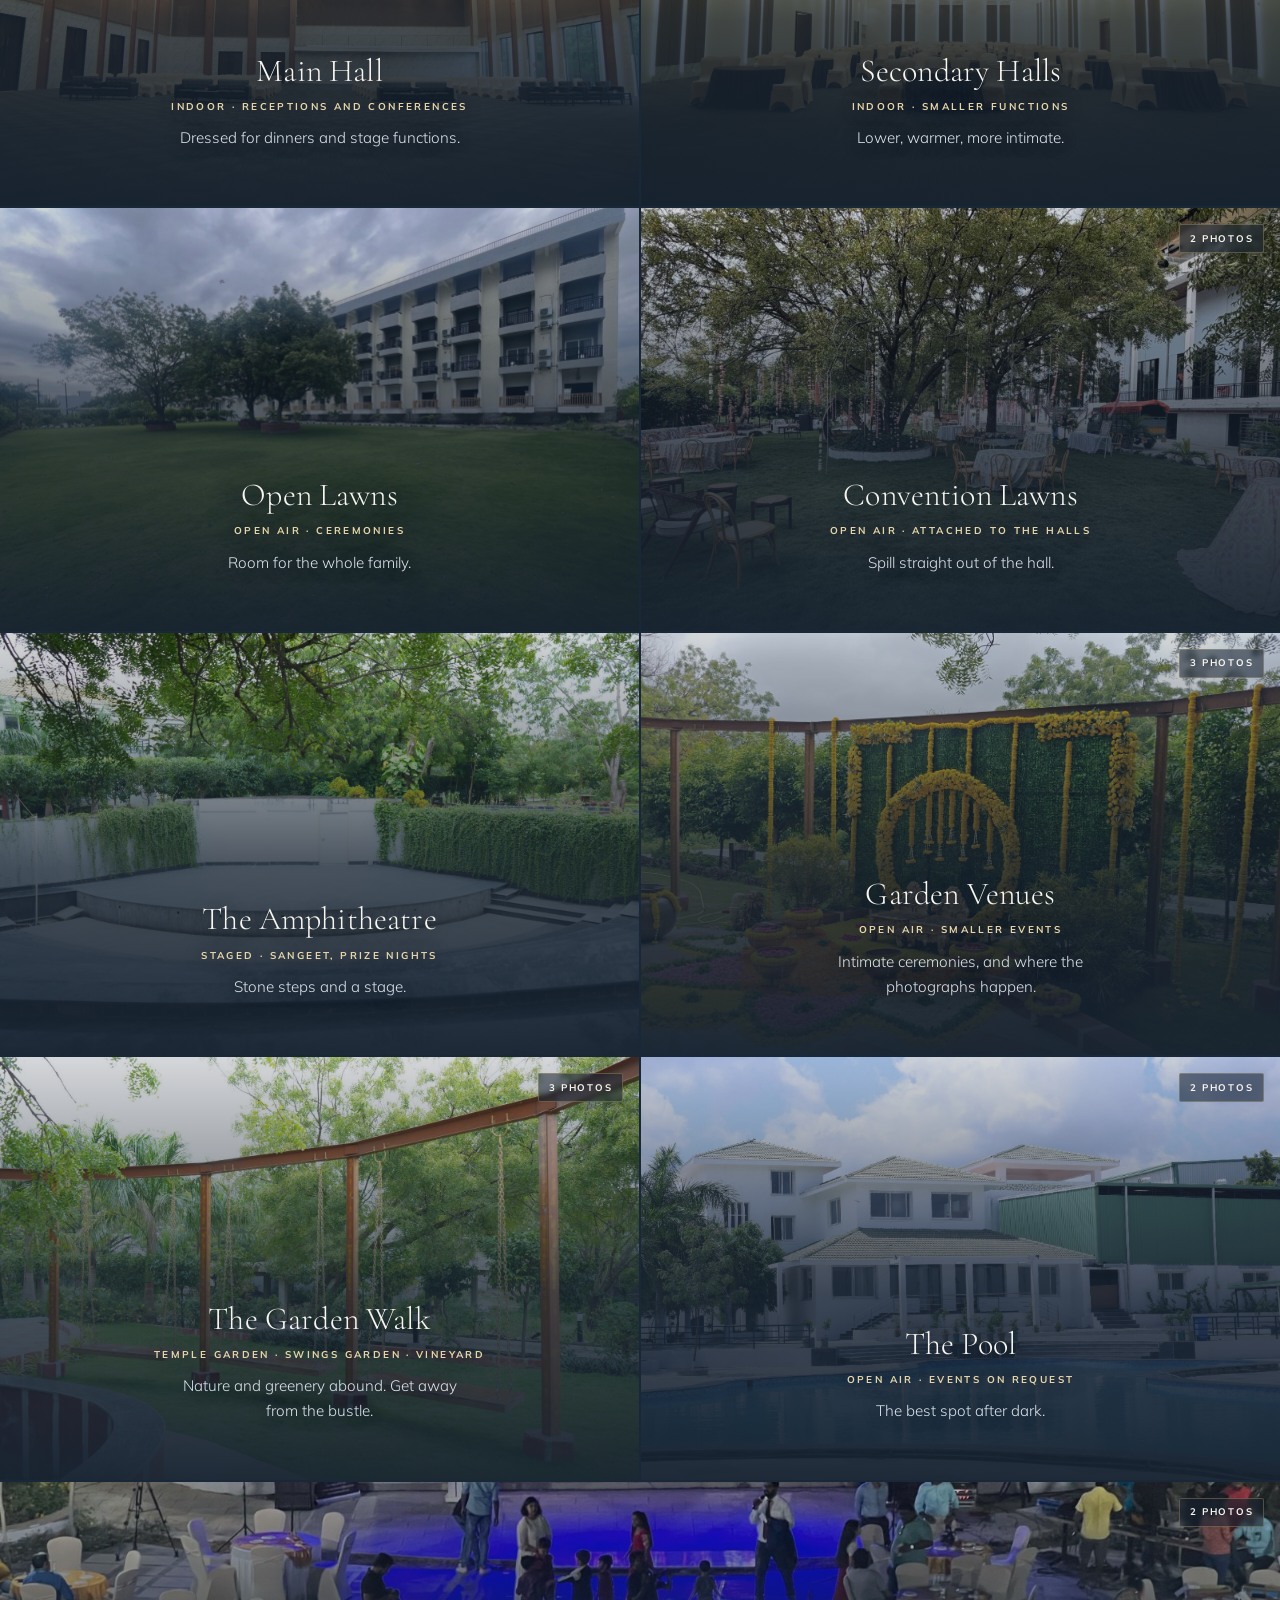
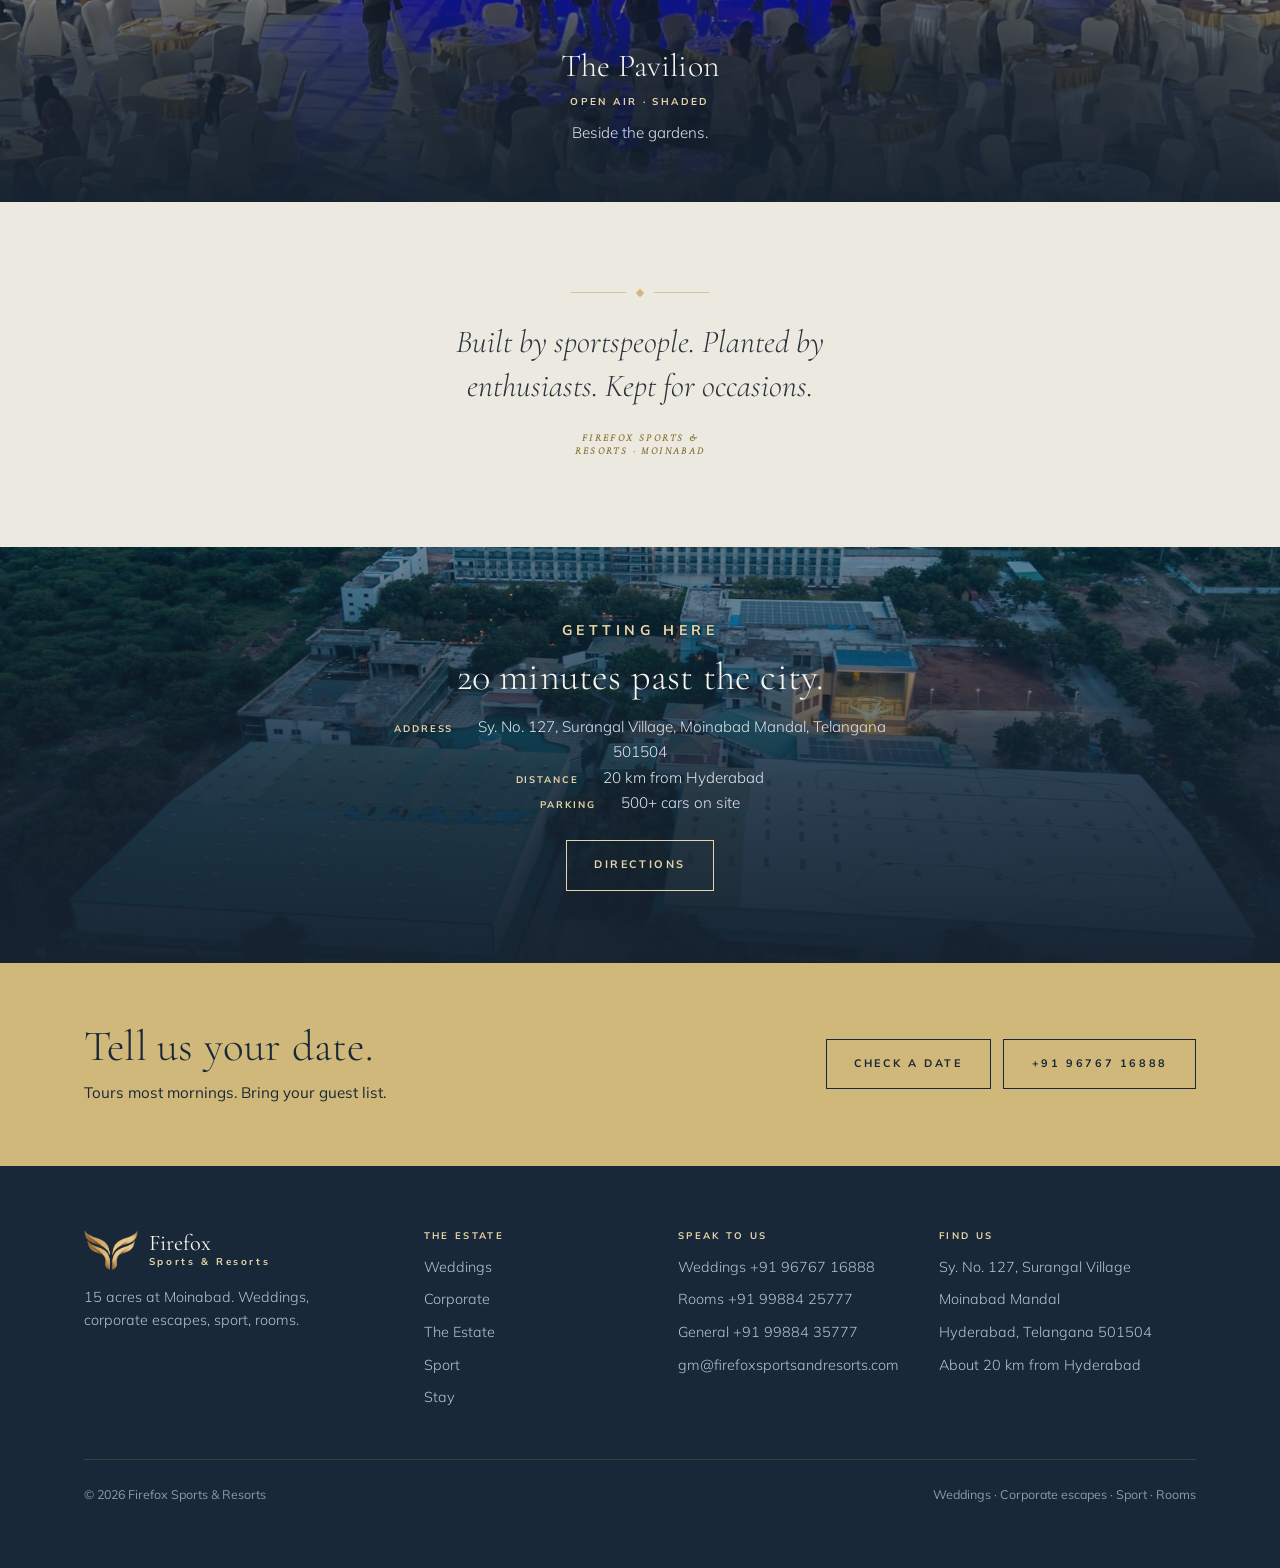
